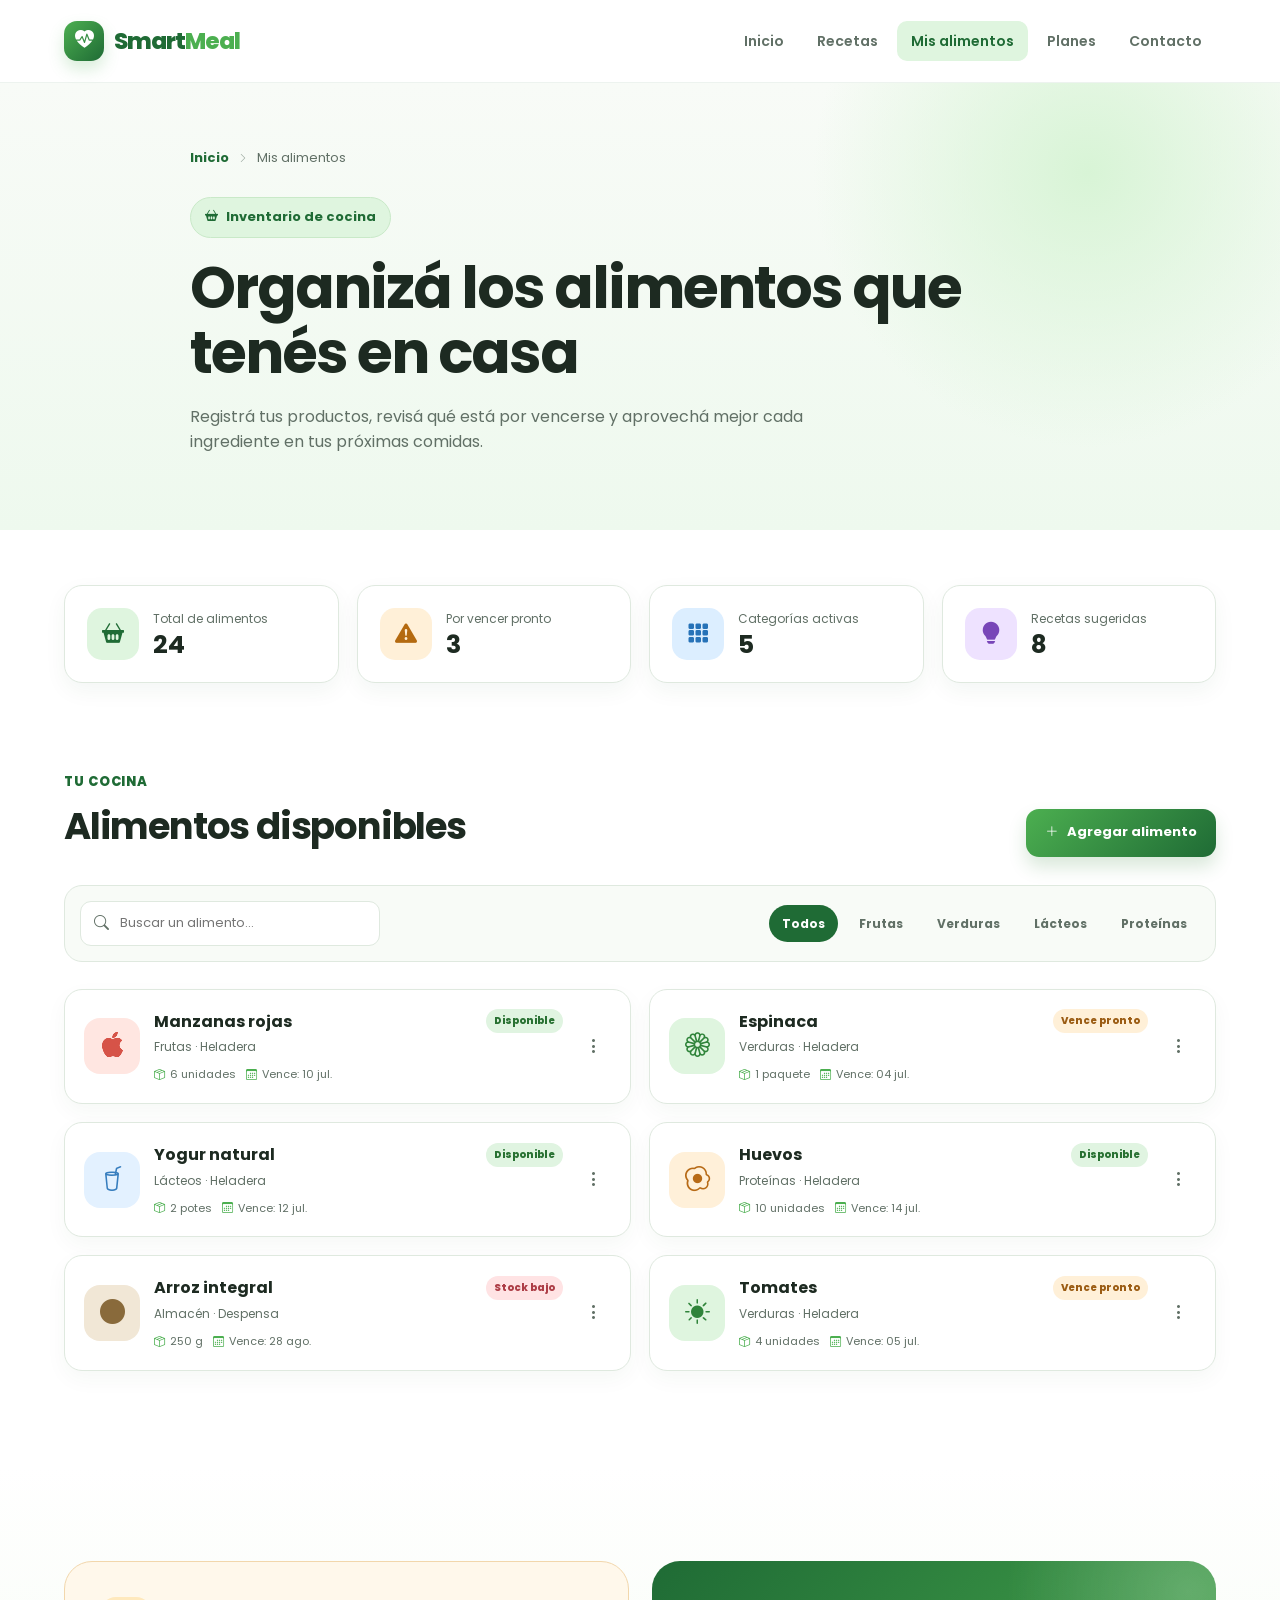
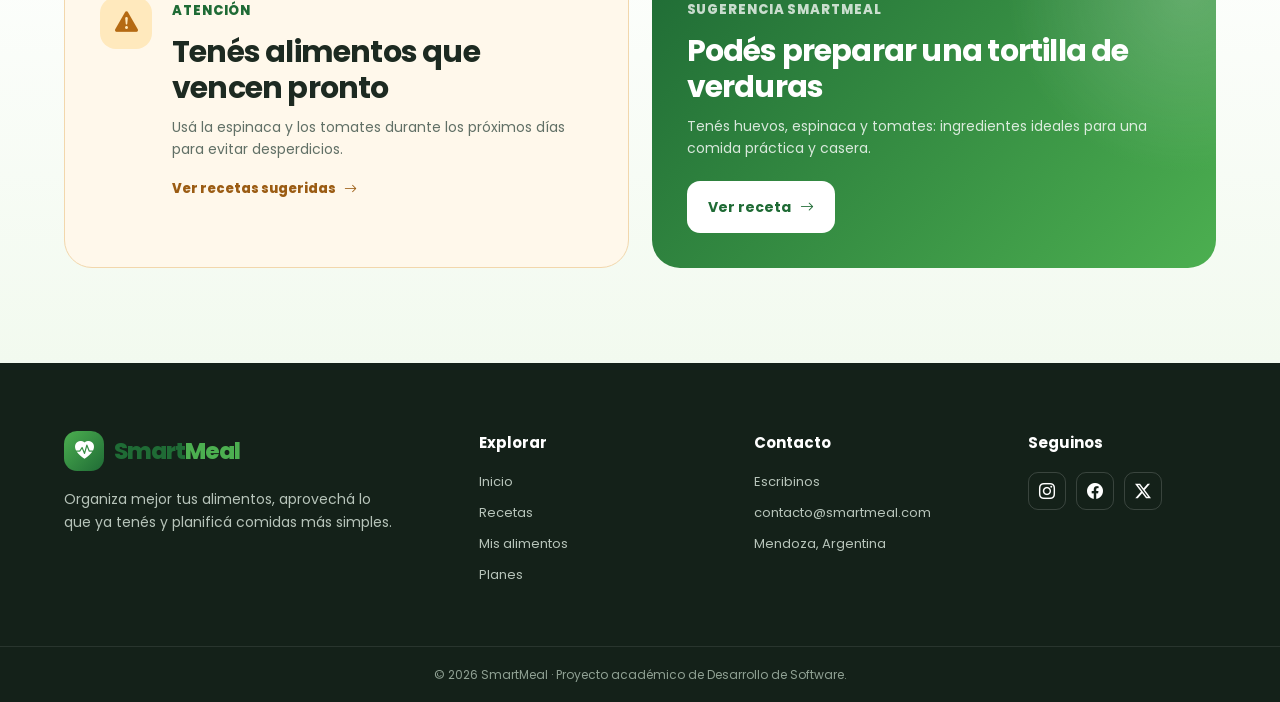
==== pages/alimentos.html @ f691a0be "Initial commit" ====
<!DOCTYPE html>
<html lang="es">

<head>
    <meta charset="UTF-8">
    <meta name="author" content="Laureano Reynoso Ceccarini">
    <meta name="description"
        content="Inventario ficticio de alimentos disponibles en SmartMeal.">
    <meta name="viewport" content="width=device-width, initial-scale=1.0">

    <title>SmartMeal | Mis alimentos</title>

    <!-- Tipografía -->
    <link rel="preconnect" href="https://fonts.googleapis.com">
    <link rel="preconnect" href="https://fonts.gstatic.com" crossorigin>

    <link
        href="https://fonts.googleapis.com/css2?family=Poppins:wght@300;400;500;600;700;800&display=swap"
        rel="stylesheet">

    <!-- Íconos -->
    <link rel="stylesheet"
        href="https://cdn.jsdelivr.net/npm/bootstrap-icons@1.11.3/font/bootstrap-icons.min.css">

    <!-- CSS -->
    <link rel="stylesheet" href="../css/style.css">
</head>

<body>

    <a class="skip-link" href="#contenido-principal">
        Ir al contenido principal
    </a>

    <!-- ================= HEADER ================= -->

    <header class="site-header">

        <div class="contenedor">

            <nav class="navbar" aria-label="Menú principal">

                <a href="../index.html" class="marca" aria-label="SmartMeal - Inicio">

                    <span class="marca-icono">
                        <i class="bi bi-heart-pulse-fill"></i>
                    </span>

                    <span class="marca-texto">
                        Smart<span>Meal</span>
                    </span>

                </a>

                <button class="menu-toggle" type="button" aria-label="Abrir menú"
                    aria-controls="menu-principal" aria-expanded="false">

                    <i class="bi bi-list"></i>

                </button>

                <ul class="nav-links" id="menu-principal">

                    <li><a href="../index.html">Inicio</a></li>
                    <li><a href="recetas.html">Recetas</a></li>
                    <li><a class="nav-activo" href="alimentos.html">Mis alimentos</a></li>
                    <li><a href="planes.html">Planes</a></li>
                    <li><a href="contacto.html">Contacto</a></li>

                </ul>

            </nav>

        </div>

    </header>

    <!-- ================= CONTENIDO ================= -->

    <main id="contenido-principal">

        <!-- ENCABEZADO -->

        <section class="encabezado-pagina">

            <div class="contenedor">

                <nav class="migas-pan" aria-label="Ruta de navegación">

                    <a href="../index.html">Inicio</a>

                    <i class="bi bi-chevron-right"></i>

                    <span>Mis alimentos</span>

                </nav>

                <span class="etiqueta">
                    <i class="bi bi-basket2-fill"></i>
                    Inventario de cocina
                </span>

                <h1>
                    Organizá los alimentos que tenés en casa
                </h1>

                <p>
                    Registrá tus productos, revisá qué está por vencerse y
                    aprovechá mejor cada ingrediente en tus próximas comidas.
                </p>

            </div>

        </section>

        <!-- RESUMEN -->

        <section class="seccion resumen-inventario">

            <div class="contenedor">

                <div class="grid-resumen">

                    <article class="tarjeta-resumen">

                        <div class="resumen-icono resumen-verde">

                            <i class="bi bi-basket2-fill"></i>

                        </div>

                        <div>

                            <span>Total de alimentos</span>

                            <strong>24</strong>

                        </div>

                    </article>

                    <article class="tarjeta-resumen">

                        <div class="resumen-icono resumen-naranja">

                            <i class="bi bi-exclamation-triangle-fill"></i>

                        </div>

                        <div>

                            <span>Por vencer pronto</span>

                            <strong>3</strong>

                        </div>

                    </article>

                    <article class="tarjeta-resumen">

                        <div class="resumen-icono resumen-azul">

                            <i class="bi bi-grid-3x3-gap-fill"></i>

                        </div>

                        <div>

                            <span>Categorías activas</span>

                            <strong>5</strong>

                        </div>

                    </article>

                    <article class="tarjeta-resumen">

                        <div class="resumen-icono resumen-violeta">

                            <i class="bi bi-lightbulb-fill"></i>

                        </div>

                        <div>

                            <span>Recetas sugeridas</span>

                            <strong>8</strong>

                        </div>

                    </article>

                </div>

            </div>

        </section>

        <!-- INVENTARIO -->

        <section class="seccion inventario">

            <div class="contenedor">

                <div class="cabecera-inventario">

                    <div>

                        <span class="subtitulo-seccion">
                            Tu cocina
                        </span>

                        <h2>Alimentos disponibles</h2>

                    </div>

                    <button class="boton-agregar" type="button">

                        <i class="bi bi-plus-lg"></i>

                        Agregar alimento

                    </button>

                </div>

                <div class="barra-inventario">

                    <div class="buscador-inventario">

                        <i class="bi bi-search"></i>

                        <input
                            type="search"
                            name="buscar-alimento"
                            placeholder="Buscar un alimento..."
                            aria-label="Buscar un alimento"
                        >

                    </div>

                    <div class="filtros-categoria">

                        <button class="filtro-activo" type="button">
                            Todos
                        </button>

                        <button type="button">
                            Frutas
                        </button>

                        <button type="button">
                            Verduras
                        </button>

                        <button type="button">
                            Lácteos
                        </button>

                        <button type="button">
                            Proteínas
                        </button>

                    </div>

                </div>

                <div class="grid-alimentos">

                    <!-- ALIMENTO 1 -->

                    <article class="card-alimento">

                        <div class="alimento-icono alimento-fruta">

                            <i class="bi bi-apple"></i>

                        </div>

                        <div class="alimento-info">

                            <div class="alimento-titulo">

                                <h3>Manzanas rojas</h3>

                                <span class="estado-bueno">
                                    Disponible
                                </span>

                            </div>

                            <p>Frutas · Heladera</p>

                            <div class="alimento-detalles">

                                <span>
                                    <i class="bi bi-box-seam"></i>
                                    6 unidades
                                </span>

                                <span>
                                    <i class="bi bi-calendar3"></i>
                                    Vence: 10 jul.
                                </span>

                            </div>

                        </div>

                        <button class="boton-opciones" type="button"
                            aria-label="Opciones de manzanas rojas">

                            <i class="bi bi-three-dots-vertical"></i>

                        </button>

                    </article>

                    <!-- ALIMENTO 2 -->

                    <article class="card-alimento">

                        <div class="alimento-icono alimento-verdura">

                            <i class="bi bi-flower1"></i>

                        </div>

                        <div class="alimento-info">

                            <div class="alimento-titulo">

                                <h3>Espinaca</h3>

                                <span class="estado-pronto">
                                    Vence pronto
                                </span>

                            </div>

                            <p>Verduras · Heladera</p>

                            <div class="alimento-detalles">

                                <span>
                                    <i class="bi bi-box-seam"></i>
                                    1 paquete
                                </span>

                                <span>
                                    <i class="bi bi-calendar3"></i>
                                    Vence: 04 jul.
                                </span>

                            </div>

                        </div>

                        <button class="boton-opciones" type="button"
                            aria-label="Opciones de espinaca">

                            <i class="bi bi-three-dots-vertical"></i>

                        </button>

                    </article>

                    <!-- ALIMENTO 3 -->

                    <article class="card-alimento">

                        <div class="alimento-icono alimento-lacteo">

                            <i class="bi bi-cup-straw"></i>

                        </div>

                        <div class="alimento-info">

                            <div class="alimento-titulo">

                                <h3>Yogur natural</h3>

                                <span class="estado-bueno">
                                    Disponible
                                </span>

                            </div>

                            <p>Lácteos · Heladera</p>

                            <div class="alimento-detalles">

                                <span>
                                    <i class="bi bi-box-seam"></i>
                                    2 potes
                                </span>

                                <span>
                                    <i class="bi bi-calendar3"></i>
                                    Vence: 12 jul.
                                </span>

                            </div>

                        </div>

                        <button class="boton-opciones" type="button"
                            aria-label="Opciones de yogur natural">

                            <i class="bi bi-three-dots-vertical"></i>

                        </button>

                    </article>

                    <!-- ALIMENTO 4 -->

                    <article class="card-alimento">

                        <div class="alimento-icono alimento-proteina">

                            <i class="bi bi-egg-fried"></i>

                        </div>

                        <div class="alimento-info">

                            <div class="alimento-titulo">

                                <h3>Huevos</h3>

                                <span class="estado-bueno">
                                    Disponible
                                </span>

                            </div>

                            <p>Proteínas · Heladera</p>

                            <div class="alimento-detalles">

                                <span>
                                    <i class="bi bi-box-seam"></i>
                                    10 unidades
                                </span>

                                <span>
                                    <i class="bi bi-calendar3"></i>
                                    Vence: 14 jul.
                                </span>

                            </div>

                        </div>

                        <button class="boton-opciones" type="button"
                            aria-label="Opciones de huevos">

                            <i class="bi bi-three-dots-vertical"></i>

                        </button>

                    </article>

                    <!-- ALIMENTO 5 -->

                    <article class="card-alimento">

                        <div class="alimento-icono alimento-grano">

                            <i class="bi bi-circle-fill"></i>

                        </div>

                        <div class="alimento-info">

                            <div class="alimento-titulo">

                                <h3>Arroz integral</h3>

                                <span class="estado-bajo">
                                    Stock bajo
                                </span>

                            </div>

                            <p>Almacén · Despensa</p>

                            <div class="alimento-detalles">

                                <span>
                                    <i class="bi bi-box-seam"></i>
                                    250 g
                                </span>

                                <span>
                                    <i class="bi bi-calendar3"></i>
                                    Vence: 28 ago.
                                </span>

                            </div>

                        </div>

                        <button class="boton-opciones" type="button"
                            aria-label="Opciones de arroz integral">

                            <i class="bi bi-three-dots-vertical"></i>

                        </button>

                    </article>

                    <!-- ALIMENTO 6 -->

                    <article class="card-alimento">

                        <div class="alimento-icono alimento-verdura">

                            <i class="bi bi-brightness-high-fill"></i>

                        </div>

                        <div class="alimento-info">

                            <div class="alimento-titulo">

                                <h3>Tomates</h3>

                                <span class="estado-pronto">
                                    Vence pronto
                                </span>

                            </div>

                            <p>Verduras · Heladera</p>

                            <div class="alimento-detalles">

                                <span>
                                    <i class="bi bi-box-seam"></i>
                                    4 unidades
                                </span>

                                <span>
                                    <i class="bi bi-calendar3"></i>
                                    Vence: 05 jul.
                                </span>

                            </div>

                        </div>

                        <button class="boton-opciones" type="button"
                            aria-label="Opciones de tomates">

                            <i class="bi bi-three-dots-vertical"></i>

                        </button>

                    </article>

                </div>

            </div>

        </section>

        <!-- ALERTAS Y RECETAS -->

        <section class="seccion seccion-alertas">

            <div class="contenedor grid-alertas">

                <article class="alerta-vencimiento">

                    <div class="alerta-icono">

                        <i class="bi bi-exclamation-triangle-fill"></i>

                    </div>

                    <div>

                        <span class="subtitulo-seccion">
                            Atención
                        </span>

                        <h2>Tenés alimentos que vencen pronto</h2>

                        <p>
                            Usá la espinaca y los tomates durante los próximos
                            días para evitar desperdicios.
                        </p>

                        <a href="recetas.html#ensalada-completa">
                            Ver recetas sugeridas
                            <i class="bi bi-arrow-right"></i>
                        </a>

                    </div>

                </article>

                <article class="sugerencia-receta">

                    <span class="subtitulo-seccion">
                        Sugerencia SmartMeal
                    </span>

                    <h2>Podés preparar una tortilla de verduras</h2>

                    <p>
                        Tenés huevos, espinaca y tomates: ingredientes ideales
                        para una comida práctica y casera.
                    </p>

                    <a href="recetas.html#tortilla-verduras" class="boton boton-principal">

                        Ver receta
                        <i class="bi bi-arrow-right"></i>

                    </a>

                </article>

            </div>

        </section>

    </main>

    <!-- ================= FOOTER ================= -->

    <footer class="site-footer">

        <div class="contenedor footer-grid">

            <div class="footer-marca">

                <a href="../index.html" class="marca">

                    <span class="marca-icono">
                        <i class="bi bi-heart-pulse-fill"></i>
                    </span>

                    <span class="marca-texto">
                        Smart<span>Meal</span>
                    </span>

                </a>

                <p>
                    Organiza mejor tus alimentos, aprovechá lo que ya tenés
                    y planificá comidas más simples.
                </p>

            </div>

            <div class="footer-columna">

                <h3>Explorar</h3>

                <ul>
                    <li><a href="../index.html">Inicio</a></li>
                    <li><a href="recetas.html">Recetas</a></li>
                    <li><a href="alimentos.html">Mis alimentos</a></li>
                    <li><a href="planes.html">Planes</a></li>
                </ul>

            </div>

            <div class="footer-columna">

                <h3>Contacto</h3>

                <ul>
                    <li><a href="contacto.html">Escribinos</a></li>
                    <li>
                        <a href="mailto:contacto@smartmeal.com">
                            contacto@smartmeal.com
                        </a>
                    </li>
                    <li>Mendoza, Argentina</li>
                </ul>

            </div>

            <div class="footer-columna">

                <h3>Seguinos</h3>

                <div class="redes-sociales">

                    <a href="#" aria-label="Instagram">
                        <i class="bi bi-instagram"></i>
                    </a>

                    <a href="#" aria-label="Facebook">
                        <i class="bi bi-facebook"></i>
                    </a>

                    <a href="#" aria-label="Twitter">
                        <i class="bi bi-twitter-x"></i>
                    </a>

                </div>

            </div>

        </div>

        <div class="footer-inferior">

            <p>
                © 2026 SmartMeal · Proyecto académico de Desarrollo de Software.
            </p>

        </div>

    </footer>

    <script src="../js/script.js"></script>

</body>

</html>
---- css/style.css ----
/* ==========================================================
   SMARTMEAL - HOJA DE ESTILOS PRINCIPAL
   Autor: Laureano Reynoso Ceccarini
========================================================== */

/* =========================
   VARIABLES GENERALES
========================= */

:root {
    --verde-principal: #4caf50;
    --verde-oscuro: #1f6b35;
    --verde-medio: #319844;
    --verde-claro: #dff5df;
    --verde-fondo: #f2faef;

    --blanco: #ffffff;
    --fondo: #f8fbf7;
    --texto: #1d2a21;
    --texto-suave: #617066;
    --borde: #dfe9df;

    --sombra-suave: 0 10px 30px rgba(28, 77, 38, 0.08);
    --sombra-media: 0 18px 40px rgba(28, 77, 38, 0.14);

    --radio-grande: 28px;
    --radio-medio: 18px;
    --radio-chico: 12px;

    --transicion: 0.3s ease;
}

/* =========================
   RESET Y ESTILOS BASE
========================= */

* {
    margin: 0;
    padding: 0;
    box-sizing: border-box;
}

html {
    scroll-behavior: smooth;
}

body {
    background: var(--fondo);
    color: var(--texto);
    font-family: "Poppins", sans-serif;
    line-height: 1.6;
}

img {
    display: block;
    max-width: 100%;
}

a {
    color: inherit;
}

button,
input,
select,
textarea {
    font: inherit;
}

/* Contenedor reutilizable */

.contenedor {
    width: min(90%, 1200px);
    margin: 0 auto;
}

/* Accesibilidad */

.skip-link {
    position: absolute;
    top: -100px;
    left: 20px;
    z-index: 5000;
    background: var(--verde-oscuro);
    color: var(--blanco);
    padding: 12px 18px;
    border-radius: 8px;
    text-decoration: none;
}

.skip-link:focus {
    top: 20px;
}

/* =========================
   HEADER Y NAVEGACIÓN
========================= */

.site-header {
    position: sticky;
    top: 0;
    z-index: 1000;
    background: rgba(255, 255, 255, 0.92);
    border-bottom: 1px solid rgba(31, 107, 53, 0.08);
    backdrop-filter: blur(12px);
}

.navbar {
    position: relative;
    min-height: 82px;
    display: flex;
    align-items: center;
    justify-content: space-between;
    gap: 25px;
}

/* Marca SmartMeal */

.marca {
    display: inline-flex;
    align-items: center;
    gap: 10px;
    text-decoration: none;
}

.marca-icono {
    width: 40px;
    height: 40px;
    display: grid;
    place-items: center;
    background: linear-gradient(
        135deg,
        var(--verde-principal),
        var(--verde-oscuro)
    );
    color: var(--blanco);
    border-radius: 13px;
    font-size: 19px;
    box-shadow: 0 8px 16px rgba(76, 175, 80, 0.22);
}

.marca-texto {
    color: var(--verde-oscuro);
    font-size: 23px;
    font-weight: 800;
    letter-spacing: -1px;
}

.marca-texto span {
    color: var(--verde-principal);
}

/* Enlaces del menú */

.nav-links {
    display: flex;
    align-items: center;
    gap: 5px;
    list-style: none;
}

.nav-links a {
    display: inline-block;
    padding: 9px 14px;
    border-radius: 10px;
    color: var(--texto-suave);
    font-size: 14px;
    font-weight: 600;
    text-decoration: none;
    transition: var(--transicion);
}

.nav-links a:hover,
.nav-links a:focus {
    background: var(--verde-claro);
    color: var(--verde-oscuro);
}

.nav-links .nav-activo {
    background: var(--verde-claro);
    color: var(--verde-oscuro);
}

/* Botón hamburguesa */

.menu-toggle {
    display: none;
    width: 44px;
    height: 44px;
    border: 1px solid var(--borde);
    border-radius: 12px;
    background: var(--blanco);
    color: var(--verde-oscuro);
    cursor: pointer;
    font-size: 23px;
    transition: var(--transicion);
}

.menu-toggle:hover {
    background: var(--verde-claro);
}

/* =========================
   HERO
========================= */

.hero {
    position: relative;
    overflow: hidden;
    padding: 74px 0 95px;
    background:
        radial-gradient(circle at 85% 20%, #d8f4d6 0%, transparent 25%),
        radial-gradient(circle at 15% 90%, #e8f8e5 0%, transparent 28%);
}

.hero-contenido {
    display: grid;
    grid-template-columns: 1.05fr 0.95fr;
    align-items: center;
    gap: 70px;
}

.hero-texto {
    animation: aparecer-arriba 0.8s ease both;
}

.etiqueta {
    display: inline-flex;
    align-items: center;
    gap: 8px;
    padding: 9px 14px;
    border: 1px solid #c9e9c8;
    border-radius: 999px;
    background: var(--verde-claro);
    color: var(--verde-oscuro);
    font-size: 13px;
    font-weight: 700;
}

.hero h1 {
    max-width: 670px;
    margin: 18px 0 20px;
    color: var(--texto);
    font-size: clamp(42px, 5vw, 68px);
    line-height: 1.08;
    letter-spacing: -2.5px;
}

.hero h1 span {
    color: var(--verde-principal);
}

.hero-texto > p {
    max-width: 620px;
    color: var(--texto-suave);
    font-size: 17px;
}

.hero-botones {
    display: flex;
    flex-wrap: wrap;
    gap: 14px;
    margin-top: 30px;
}

/* Botones reutilizables */

.boton {
    display: inline-flex;
    align-items: center;
    justify-content: center;
    gap: 9px;
    min-height: 52px;
    padding: 14px 21px;
    border-radius: 13px;
    font-size: 14px;
    font-weight: 700;
    text-decoration: none;
    transition: var(--transicion);
}

.boton-principal {
    background: linear-gradient(
        135deg,
        var(--verde-principal),
        var(--verde-oscuro)
    );
    color: var(--blanco);
    box-shadow: 0 12px 20px rgba(46, 125, 50, 0.22);
}

.boton-principal:hover {
    transform: translateY(-4px);
    box-shadow: 0 17px 25px rgba(46, 125, 50, 0.3);
}

.boton-secundario {
    border: 1px solid var(--borde);
    background: var(--blanco);
    color: var(--verde-oscuro);
}

.boton-secundario:hover {
    border-color: var(--verde-principal);
    background: var(--verde-claro);
    transform: translateY(-4px);
}

.hero-nota {
    display: flex;
    align-items: center;
    gap: 8px;
    margin-top: 22px;
    color: var(--texto-suave);
    font-size: 13px;
}

.hero-nota i {
    color: var(--verde-principal);
}

/* Visual del hero */

.hero-visual {
    position: relative;
    min-height: 440px;
    display: flex;
    align-items: center;
    justify-content: center;
    animation: aparecer-arriba 1s ease both;
}

.logo-panel {
    width: min(100%, 455px);
    padding: 20px;
    overflow: hidden;
    border: 1px solid rgba(76, 175, 80, 0.15);
    border-radius: var(--radio-grande);
    background: var(--blanco);
    box-shadow: var(--sombra-media);
}

.logo-panel img {
    width: 100%;
    border-radius: 18px;
    animation: flotar 4s ease-in-out infinite;
}

/* Tarjetas flotantes */

.tarjeta-flotante {
    position: absolute;
    display: flex;
    align-items: center;
    gap: 11px;
    padding: 13px 16px;
    border: 1px solid rgba(76, 175, 80, 0.16);
    border-radius: 15px;
    background: rgba(255, 255, 255, 0.94);
    box-shadow: var(--sombra-suave);
    backdrop-filter: blur(7px);
}

.tarjeta-flotante i {
    width: 37px;
    height: 37px;
    display: grid;
    place-items: center;
    border-radius: 11px;
    background: var(--verde-claro);
    color: var(--verde-oscuro);
    font-size: 17px;
}

.tarjeta-flotante strong,
.tarjeta-flotante span {
    display: block;
}

.tarjeta-flotante strong {
    color: var(--texto);
    font-size: 13px;
}

.tarjeta-flotante span {
    color: var(--texto-suave);
    font-size: 11px;
}

.tarjeta-recetas {
    top: 35px;
    left: -30px;
    animation: flotar 4.5s ease-in-out infinite;
}

.tarjeta-plan {
    right: -20px;
    bottom: 44px;
    animation: flotar 5s ease-in-out infinite reverse;
}

/* =========================
   SECCIONES GENERALES
========================= */

.seccion {
    padding: 95px 0;
}

.encabezado-seccion {
    max-width: 720px;
    margin: 0 auto 48px;
    text-align: center;
}

.subtitulo-seccion {
    display: inline-block;
    margin-bottom: 12px;
    color: var(--verde-oscuro);
    font-size: 13px;
    font-weight: 800;
    letter-spacing: 0.9px;
    text-transform: uppercase;
}

.encabezado-seccion h2,
.cta-final h2 {
    color: var(--texto);
    font-size: clamp(30px, 3.5vw, 44px);
    line-height: 1.18;
    letter-spacing: -1.5px;
}

.encabezado-seccion p {
    margin-top: 17px;
    color: var(--texto-suave);
    font-size: 16px;
}

/* =========================
   FUNCIONES
========================= */

.funciones {
    background: var(--blanco);
}

.grid-funciones {
    display: grid;
    grid-template-columns: repeat(3, 1fr);
    gap: 22px;
}

.card-funcion {
    min-height: 292px;
    padding: 29px;
    border: 1px solid var(--borde);
    border-radius: var(--radio-medio);
    background: var(--blanco);
    box-shadow: 0 8px 22px rgba(28, 77, 38, 0.04);
    transition: var(--transicion);
}

.card-funcion:hover {
    border-color: #b9e4ba;
    transform: translateY(-8px);
    box-shadow: var(--sombra-media);
}

.icono-funcion {
    width: 55px;
    height: 55px;
    display: grid;
    place-items: center;
    margin-bottom: 23px;
    border-radius: 16px;
    background: linear-gradient(
        135deg,
        var(--verde-claro),
        #c9efcb
    );
    color: var(--verde-oscuro);
    font-size: 24px;
}

.card-funcion h3 {
    margin-bottom: 11px;
    color: var(--texto);
    font-size: 20px;
}

.card-funcion p {
    min-height: 76px;
    color: var(--texto-suave);
    font-size: 14px;
}

.card-funcion a {
    display: inline-flex;
    align-items: center;
    gap: 7px;
    margin-top: 18px;
    color: var(--verde-oscuro);
    font-size: 14px;
    font-weight: 800;
    text-decoration: none;
    transition: var(--transicion);
}

.card-funcion a:hover {
    gap: 12px;
    color: var(--verde-principal);
}

/* =========================
   CÓMO FUNCIONA
========================= */

.como-funciona {
    background: linear-gradient(
        180deg,
        var(--fondo),
        var(--verde-fondo)
    );
}

.lista-pasos {
    display: grid;
    grid-template-columns: repeat(3, 1fr);
    gap: 23px;
    list-style: none;
}

.paso {
    position: relative;
    padding: 28px;
    overflow: hidden;
    border-radius: var(--radio-medio);
    background: var(--blanco);
    box-shadow: var(--sombra-suave);
}

.paso::after {
    position: absolute;
    right: -24px;
    bottom: -45px;
    color: rgba(76, 175, 80, 0.08);
    content: "●";
    font-size: 180px;
}

.numero-paso {
    display: inline-block;
    margin-bottom: 26px;
    color: var(--verde-principal);
    font-size: 36px;
    font-weight: 800;
    line-height: 1;
}

.contenido-paso {
    position: relative;
    z-index: 1;
}

.contenido-paso h3 {
    margin-bottom: 11px;
    color: var(--texto);
    font-size: 19px;
}

.contenido-paso p {
    color: var(--texto-suave);
    font-size: 14px;
}

/* =========================
   ESTADÍSTICAS
========================= */

.estadisticas {
    padding: 65px 0;
    background: linear-gradient(
        135deg,
        var(--verde-oscuro),
        var(--verde-principal)
    );
}

.grid-estadisticas {
    display: grid;
    grid-template-columns: repeat(4, 1fr);
    gap: 18px;
}

.dato-estadistica {
    padding: 15px;
    text-align: center;
    color: var(--blanco);
}

.dato-estadistica strong,
.dato-estadistica span {
    display: block;
}

.dato-estadistica strong {
    font-size: clamp(32px, 4vw, 46px);
    font-weight: 800;
    line-height: 1;
}

.dato-estadistica span {
    margin-top: 10px;
    color: rgba(255, 255, 255, 0.82);
    font-size: 13px;
    font-weight: 500;
}

/* =========================
   CTA FINAL
========================= */

.cta-final {
    display: flex;
    align-items: center;
    justify-content: space-between;
    gap: 35px;
    padding: 54px;
    overflow: hidden;
    border-radius: var(--radio-grande);
    background:
        radial-gradient(circle at 92% 10%, rgba(255, 255, 255, 0.21), transparent 26%),
        linear-gradient(135deg, var(--verde-oscuro), var(--verde-principal));
    color: var(--blanco);
}

.cta-final .subtitulo-seccion {
    color: rgba(255, 255, 255, 0.75);
}

.cta-final h2 {
    max-width: 600px;
    color: var(--blanco);
}

.cta-final p {
    max-width: 600px;
    margin-top: 14px;
    color: rgba(255, 255, 255, 0.83);
}

.cta-final .boton-principal {
    flex-shrink: 0;
    background: var(--blanco);
    color: var(--verde-oscuro);
    box-shadow: none;
}

.cta-final .boton-principal:hover {
    background: var(--verde-claro);
}

/* =========================
   FOOTER
========================= */

.site-footer {
    padding-top: 68px;
    background: #142119;
    color: var(--blanco);
}

.footer-grid {
    display: grid;
    grid-template-columns: 1.6fr 1fr 1fr 0.8fr;
    gap: 40px;
    padding-bottom: 50px;
}

.site-footer .marca-icono {
    box-shadow: none;
}

.footer-marca p {
    max-width: 330px;
    margin-top: 17px;
    color: #b7c4ba;
    font-size: 14px;
}

.footer-columna h3 {
    margin-bottom: 17px;
    color: var(--blanco);
    font-size: 15px;
}

.footer-columna ul {
    list-style: none;
}

.footer-columna li {
    margin-bottom: 10px;
    color: #b7c4ba;
    font-size: 13px;
}

.footer-columna a {
    color: #b7c4ba;
    text-decoration: none;
    transition: var(--transicion);
}

.footer-columna a:hover {
    color: #91df97;
}

.redes-sociales {
    display: flex;
    gap: 10px;
}

.redes-sociales a {
    width: 38px;
    height: 38px;
    display: grid;
    place-items: center;
    border: 1px solid rgba(255, 255, 255, 0.16);
    border-radius: 10px;
    color: var(--blanco);
    font-size: 16px;
}

.redes-sociales a:hover {
    border-color: var(--verde-principal);
    background: var(--verde-principal);
    color: var(--blanco);
}

.footer-inferior {
    padding: 18px;
    border-top: 1px solid rgba(255, 255, 255, 0.09);
    color: #8fa093;
    text-align: center;
    font-size: 12px;
}

/* =========================
   ANIMACIONES
========================= */

@keyframes aparecer-arriba {
    from {
        opacity: 0;
        transform: translateY(24px);
    }

    to {
        opacity: 1;
        transform: translateY(0);
    }
}

@keyframes flotar {
    0%,
    100% {
        transform: translateY(0);
    }

    50% {
        transform: translateY(-12px);
    }
}

/* =========================
   RESPONSIVE - TABLET
========================= */

@media (max-width: 1020px) {
    .hero-contenido {
        gap: 38px;
    }

    .hero-visual {
        min-height: 360px;
    }

    .tarjeta-recetas {
        left: -10px;
    }

    .tarjeta-plan {
        right: -8px;
    }

    .grid-funciones,
    .lista-pasos {
        grid-template-columns: 1fr;
        max-width: 620px;
        margin: 0 auto;
    }

    .card-funcion {
        min-height: auto;
    }

    .card-funcion p {
        min-height: auto;
    }

    .footer-grid {
        grid-template-columns: repeat(2, 1fr);
    }

    .grid-estadisticas {
        grid-template-columns: repeat(2, 1fr);
    }
}

/* =========================
   RESPONSIVE - CELULAR
========================= */

@media (max-width: 760px) {
    .navbar {
        min-height: 72px;
    }

    .menu-toggle {
        display: grid;
        place-items: center;
    }

    .nav-links {
        position: absolute;
        top: calc(100% + 10px);
        right: 0;
        left: 0;
        display: none;
        flex-direction: column;
        align-items: stretch;
        gap: 4px;
        padding: 12px;
        border: 1px solid var(--borde);
        border-radius: 16px;
        background: var(--blanco);
        box-shadow: var(--sombra-media);
    }

    .nav-links.abierto {
        display: flex;
    }

    .nav-links a {
        width: 100%;
        padding: 12px;
    }

    .hero {
        padding: 58px 0 70px;
    }

    .hero-contenido {
        grid-template-columns: 1fr;
        text-align: center;
    }

    .hero-texto > p {
        margin-right: auto;
        margin-left: auto;
    }

    .hero-botones {
        justify-content: center;
    }

    .hero-nota {
        justify-content: center;
    }

    .hero-visual {
        min-height: auto;
        padding: 10px 10px 45px;
    }

    .logo-panel {
        max-width: 410px;
    }

    .tarjeta-recetas {
        top: 0;
        left: 0;
    }

    .tarjeta-plan {
        right: 0;
        bottom: 0;
    }

    .seccion {
        padding: 70px 0;
    }

    .cta-final {
        flex-direction: column;
        align-items: flex-start;
        padding: 35px 28px;
    }
}

@media (max-width: 520px) {
    .contenedor {
        width: min(92%, 1200px);
    }

    .marca-texto {
        font-size: 20px;
    }

    .marca-icono {
        width: 36px;
        height: 36px;
        border-radius: 11px;
        font-size: 16px;
    }

    .hero h1 {
        font-size: 41px;
        letter-spacing: -1.8px;
    }

    .hero-texto > p {
        font-size: 15px;
    }

    .boton {
        width: 100%;
    }

    .tarjeta-flotante {
        padding: 10px 11px;
    }

    .tarjeta-flotante i {
        width: 32px;
        height: 32px;
        font-size: 14px;
    }

    .tarjeta-flotante strong {
        font-size: 11px;
    }

    .tarjeta-flotante span {
        font-size: 9px;
    }

    .encabezado-seccion {
        margin-bottom: 35px;
    }

    .cta-final {
        padding: 30px 22px;
    }

    .footer-grid {
        grid-template-columns: 1fr;
        gap: 30px;
    }

    .grid-estadisticas {
        grid-template-columns: 1fr 1fr;
        gap: 8px;
    }
}

/* Reduce las animaciones si el usuario lo configuró en su dispositivo */

@media (prefers-reduced-motion: reduce) {
    *,
    *::before,
    *::after {
        scroll-behavior: auto !important;
        animation-duration: 0.01ms !important;
        animation-iteration-count: 1 !important;
        transition-duration: 0.01ms !important;
    }
}


/* ==========================================================
   PÁGINA RECETAS
========================================================== */

/* =========================
   ENCABEZADO DE PÁGINA
========================= */

.encabezado-pagina {
    padding: 65px 0 75px;
    background:
        radial-gradient(circle at 85% 20%, #d8f4d6 0%, transparent 24%),
        linear-gradient(180deg, #f8fbf7, #eef9ee);
}

.encabezado-pagina .contenedor {
    max-width: 900px;
}

.migas-pan {
    display: flex;
    align-items: center;
    gap: 9px;
    margin-bottom: 28px;
    color: var(--texto-suave);
    font-size: 13px;
}

.migas-pan a {
    color: var(--verde-oscuro);
    font-weight: 700;
    text-decoration: none;
    transition: var(--transicion);
}

.migas-pan a:hover {
    color: var(--verde-principal);
    text-decoration: underline;
}

.migas-pan i {
    color: #9aa89e;
    font-size: 10px;
}

.encabezado-pagina h1 {
    max-width: 780px;
    margin: 18px 0;
    color: var(--texto);
    font-size: clamp(36px, 5vw, 58px);
    line-height: 1.12;
    letter-spacing: -2px;
}

.encabezado-pagina p {
    max-width: 650px;
    color: var(--texto-suave);
    font-size: 16px;
}

/* =========================
   ESTRUCTURA DE RECETAS
========================= */

.explorador-recetas {
    background: var(--blanco);
}

.layout-recetas {
    display: grid;
    grid-template-columns: 270px 1fr;
    align-items: start;
    gap: 35px;
}

/* =========================
   PANEL DE FILTROS
========================= */

.panel-filtros {
    position: sticky;
    top: 105px;
    padding: 24px;
    border: 1px solid var(--borde);
    border-radius: var(--radio-medio);
    background: var(--fondo);
}

.titulo-filtros {
    display: flex;
    align-items: center;
    gap: 10px;
    margin-bottom: 24px;
}

.titulo-filtros i {
    color: var(--verde-principal);
    font-size: 20px;
}

.titulo-filtros h2 {
    color: var(--texto);
    font-size: 18px;
}

.campo-filtro {
    margin-bottom: 20px;
}

.campo-filtro label {
    display: block;
    margin-bottom: 8px;
    color: var(--texto);
    font-size: 13px;
    font-weight: 700;
}

.input-icono {
    position: relative;
}

.input-icono i {
    position: absolute;
    top: 50%;
    left: 13px;
    color: var(--texto-suave);
    font-size: 15px;
    pointer-events: none;
    transform: translateY(-50%);
}

.campo-filtro input,
.campo-filtro select {
    width: 100%;
    min-height: 45px;
    border: 1px solid var(--borde);
    border-radius: 11px;
    outline: none;
    background: var(--blanco);
    color: var(--texto);
    font-size: 13px;
    transition: var(--transicion);
}

.campo-filtro input {
    padding: 0 12px 0 38px;
}

.campo-filtro select {
    padding: 0 12px;
    cursor: pointer;
}

.campo-filtro input:hover,
.campo-filtro select:hover {
    border-color: var(--verde-principal);
}

.campo-filtro input:focus,
.campo-filtro select:focus {
    border-color: var(--verde-principal);
    box-shadow: 0 0 0 4px rgba(76, 175, 80, 0.14);
}

.check-filtro {
    display: flex;
    align-items: flex-start;
    gap: 9px;
    margin: 5px 0 20px;
    color: var(--texto-suave);
    font-size: 13px;
    cursor: pointer;
}

.check-filtro input {
    width: 16px;
    height: 16px;
    margin-top: 2px;
    accent-color: var(--verde-principal);
    cursor: pointer;
}

.boton-limpiar {
    display: inline-flex;
    align-items: center;
    gap: 8px;
    border: none;
    background: transparent;
    color: var(--verde-oscuro);
    font-size: 13px;
    font-weight: 700;
    cursor: pointer;
    transition: var(--transicion);
}

.boton-limpiar:hover {
    color: var(--verde-principal);
    transform: translateX(3px);
}

/* =========================
   CONTENIDO Y TARJETAS
========================= */

.cabecera-recetas {
    display: flex;
    align-items: end;
    justify-content: space-between;
    gap: 20px;
    margin-bottom: 25px;
}

.cabecera-recetas .subtitulo-seccion {
    margin-bottom: 4px;
}

.cabecera-recetas h2 {
    color: var(--texto);
    font-size: clamp(25px, 3vw, 34px);
    letter-spacing: -1px;
}

.cabecera-recetas > p {
    color: var(--texto-suave);
    font-size: 13px;
    white-space: nowrap;
}

.grid-recetas {
    display: grid;
    grid-template-columns: repeat(2, 1fr);
    gap: 22px;
}

.card-receta {
    overflow: hidden;
    border: 1px solid var(--borde);
    border-radius: var(--radio-medio);
    background: var(--blanco);
    box-shadow: 0 8px 24px rgba(28, 77, 38, 0.05);
    transition: var(--transicion);
}

.card-receta:hover {
    border-color: #b9e4ba;
    box-shadow: var(--sombra-media);
    transform: translateY(-7px);
}

/* Cabecera visual de las recetas */

.receta-imagen {
    position: relative;
    min-height: 145px;
    display: flex;
    align-items: center;
    justify-content: center;
    overflow: hidden;
}

.receta-imagen::before,
.receta-imagen::after {
    position: absolute;
    border-radius: 50%;
    content: "";
}

.receta-imagen::before {
    width: 180px;
    height: 180px;
    right: -45px;
    bottom: -95px;
    background: rgba(255, 255, 255, 0.2);
}

.receta-imagen::after {
    width: 125px;
    height: 125px;
    top: -62px;
    left: -28px;
    background: rgba(255, 255, 255, 0.16);
}

.receta-imagen > i {
    position: relative;
    z-index: 1;
    color: rgba(255, 255, 255, 0.95);
    font-size: 58px;
    text-shadow: 0 8px 14px rgba(0, 0, 0, 0.12);
}

.receta-imagen > span {
    position: absolute;
    z-index: 2;
    top: 14px;
    right: 14px;
    padding: 5px 10px;
    border-radius: 999px;
    background: rgba(255, 255, 255, 0.9);
    color: var(--verde-oscuro);
    font-size: 11px;
    font-weight: 800;
}

/* Fondos diferentes para cada tarjeta */

.receta-imagen-ensalada {
    background: linear-gradient(135deg, #5dc264, #1f7b3a);
}

.receta-imagen-pasta {
    background: linear-gradient(135deg, #ef9f43, #dd6a2d);
}

.receta-imagen-tostadas {
    background: linear-gradient(135deg, #e4a843, #ba7425);
}

.receta-imagen-wok {
    background: linear-gradient(135deg, #6f9d42, #3d6e2e);
}

.receta-imagen-yogur {
    background: linear-gradient(135deg, #cf72a3, #a3487c);
}

.receta-imagen-tortilla {
    background: linear-gradient(135deg, #d5a043, #a96e1e);
}

/* Cuerpo de cada receta */

.receta-cuerpo {
    padding: 22px;
}

.receta-categoria {
    display: flex;
    align-items: center;
    justify-content: space-between;
    gap: 12px;
    margin-bottom: 11px;
    color: var(--texto-suave);
    font-size: 11px;
    font-weight: 700;
    text-transform: uppercase;
}

.nivel-facil,
.nivel-medio {
    padding: 4px 8px;
    border-radius: 999px;
    text-transform: none;
}

.nivel-facil {
    background: #e0f4e1;
    color: #287132;
}

.nivel-medio {
    background: #fff0d8;
    color: #9b5c13;
}

.receta-cuerpo h3 {
    min-height: 55px;
    margin-bottom: 9px;
    color: var(--texto);
    font-size: 19px;
    line-height: 1.35;
}

.receta-cuerpo > p {
    min-height: 66px;
    color: var(--texto-suave);
    font-size: 13px;
}

.metadatos-receta {
    display: flex;
    flex-wrap: wrap;
    gap: 13px;
    margin: 17px 0;
    list-style: none;
    color: var(--texto-suave);
    font-size: 12px;
}

.metadatos-receta li {
    display: inline-flex;
    align-items: center;
    gap: 5px;
}

.metadatos-receta i {
    color: var(--verde-principal);
    font-size: 14px;
}

/* Ingredientes desplegables */

.ingredientes-receta {
    padding-top: 13px;
    border-top: 1px solid var(--borde);
}

.ingredientes-receta summary {
    color: var(--verde-oscuro);
    font-size: 13px;
    font-weight: 800;
    cursor: pointer;
    transition: var(--transicion);
}

.ingredientes-receta summary:hover {
    color: var(--verde-principal);
}

.ingredientes-receta ul {
    margin: 12px 0 0 18px;
    color: var(--texto-suave);
    font-size: 12px;
    line-height: 1.8;
}

.enlace-receta {
    display: inline-flex;
    align-items: center;
    gap: 7px;
    margin-top: 18px;
    color: var(--verde-oscuro);
    font-size: 13px;
    font-weight: 800;
    text-decoration: none;
    transition: var(--transicion);
}

.enlace-receta:hover {
    gap: 12px;
    color: var(--verde-principal);
}

/* =========================
   RESPONSIVE: RECETAS
========================= */

@media (max-width: 960px) {
    .layout-recetas {
        grid-template-columns: 1fr;
    }

    .panel-filtros {
        position: static;
    }

    .panel-filtros form {
        display: grid;
        grid-template-columns: repeat(2, 1fr);
        gap: 0 18px;
    }

    .check-filtro,
    .boton-limpiar {
        grid-column: 1 / -1;
    }
}

@media (max-width: 680px) {
    .encabezado-pagina {
        padding: 50px 0 58px;
    }

    .grid-recetas {
        grid-template-columns: 1fr;
    }

    .cabecera-recetas {
        align-items: flex-start;
        flex-direction: column;
    }

    .panel-filtros form {
        display: block;
    }

    .card-receta:hover {
        transform: none;
    }
}

@media (max-width: 430px) {
    .receta-cuerpo {
        padding: 19px;
    }

    .receta-cuerpo h3,
    .receta-cuerpo > p {
        min-height: auto;
    }
}
/* ==========================================================
   PÁGINA RECETAS
========================================================== */

/* =========================
   ENCABEZADO DE PÁGINA
========================= */

.encabezado-pagina {
    padding: 65px 0 75px;
    background:
        radial-gradient(circle at 85% 20%, #d8f4d6 0%, transparent 24%),
        linear-gradient(180deg, #f8fbf7, #eef9ee);
}

.encabezado-pagina .contenedor {
    max-width: 900px;
}

.migas-pan {
    display: flex;
    align-items: center;
    gap: 9px;
    margin-bottom: 28px;
    color: var(--texto-suave);
    font-size: 13px;
}

.migas-pan a {
    color: var(--verde-oscuro);
    font-weight: 700;
    text-decoration: none;
    transition: var(--transicion);
}

.migas-pan a:hover {
    color: var(--verde-principal);
    text-decoration: underline;
}

.migas-pan i {
    color: #9aa89e;
    font-size: 10px;
}

.encabezado-pagina h1 {
    max-width: 780px;
    margin: 18px 0;
    color: var(--texto);
    font-size: clamp(36px, 5vw, 58px);
    line-height: 1.12;
    letter-spacing: -2px;
}

.encabezado-pagina p {
    max-width: 650px;
    color: var(--texto-suave);
    font-size: 16px;
}

/* =========================
   ESTRUCTURA DE RECETAS
========================= */

.explorador-recetas {
    background: var(--blanco);
}

.layout-recetas {
    display: grid;
    grid-template-columns: 270px 1fr;
    align-items: start;
    gap: 35px;
}

/* =========================
   PANEL DE FILTROS
========================= */

.panel-filtros {
    position: sticky;
    top: 105px;
    padding: 24px;
    border: 1px solid var(--borde);
    border-radius: var(--radio-medio);
    background: var(--fondo);
}

.titulo-filtros {
    display: flex;
    align-items: center;
    gap: 10px;
    margin-bottom: 24px;
}

.titulo-filtros i {
    color: var(--verde-principal);
    font-size: 20px;
}

.titulo-filtros h2 {
    color: var(--texto);
    font-size: 18px;
}

.campo-filtro {
    margin-bottom: 20px;
}

.campo-filtro label {
    display: block;
    margin-bottom: 8px;
    color: var(--texto);
    font-size: 13px;
    font-weight: 700;
}

.input-icono {
    position: relative;
}

.input-icono i {
    position: absolute;
    top: 50%;
    left: 13px;
    color: var(--texto-suave);
    font-size: 15px;
    pointer-events: none;
    transform: translateY(-50%);
}

.campo-filtro input,
.campo-filtro select {
    width: 100%;
    min-height: 45px;
    border: 1px solid var(--borde);
    border-radius: 11px;
    outline: none;
    background: var(--blanco);
    color: var(--texto);
    font-size: 13px;
    transition: var(--transicion);
}

.campo-filtro input {
    padding: 0 12px 0 38px;
}

.campo-filtro select {
    padding: 0 12px;
    cursor: pointer;
}

.campo-filtro input:hover,
.campo-filtro select:hover {
    border-color: var(--verde-principal);
}

.campo-filtro input:focus,
.campo-filtro select:focus {
    border-color: var(--verde-principal);
    box-shadow: 0 0 0 4px rgba(76, 175, 80, 0.14);
}

.check-filtro {
    display: flex;
    align-items: flex-start;
    gap: 9px;
    margin: 5px 0 20px;
    color: var(--texto-suave);
    font-size: 13px;
    cursor: pointer;
}

.check-filtro input {
    width: 16px;
    height: 16px;
    margin-top: 2px;
    accent-color: var(--verde-principal);
    cursor: pointer;
}

.boton-limpiar {
    display: inline-flex;
    align-items: center;
    gap: 8px;
    border: none;
    background: transparent;
    color: var(--verde-oscuro);
    font-size: 13px;
    font-weight: 700;
    cursor: pointer;
    transition: var(--transicion);
}

.boton-limpiar:hover {
    color: var(--verde-principal);
    transform: translateX(3px);
}

/* =========================
   CONTENIDO Y TARJETAS
========================= */

.cabecera-recetas {
    display: flex;
    align-items: end;
    justify-content: space-between;
    gap: 20px;
    margin-bottom: 25px;
}

.cabecera-recetas .subtitulo-seccion {
    margin-bottom: 4px;
}

.cabecera-recetas h2 {
    color: var(--texto);
    font-size: clamp(25px, 3vw, 34px);
    letter-spacing: -1px;
}

.cabecera-recetas > p {
    color: var(--texto-suave);
    font-size: 13px;
    white-space: nowrap;
}

.grid-recetas {
    display: grid;
    grid-template-columns: repeat(2, 1fr);
    gap: 22px;
}

.card-receta {
    overflow: hidden;
    border: 1px solid var(--borde);
    border-radius: var(--radio-medio);
    background: var(--blanco);
    box-shadow: 0 8px 24px rgba(28, 77, 38, 0.05);
    transition: var(--transicion);
}

.card-receta:hover {
    border-color: #b9e4ba;
    box-shadow: var(--sombra-media);
    transform: translateY(-7px);
}

/* Cabecera visual de las recetas */

.receta-imagen {
    position: relative;
    min-height: 145px;
    display: flex;
    align-items: center;
    justify-content: center;
    overflow: hidden;
}

.receta-imagen::before,
.receta-imagen::after {
    position: absolute;
    border-radius: 50%;
    content: "";
}

.receta-imagen::before {
    width: 180px;
    height: 180px;
    right: -45px;
    bottom: -95px;
    background: rgba(255, 255, 255, 0.2);
}

.receta-imagen::after {
    width: 125px;
    height: 125px;
    top: -62px;
    left: -28px;
    background: rgba(255, 255, 255, 0.16);
}

.receta-imagen > i {
    position: relative;
    z-index: 1;
    color: rgba(255, 255, 255, 0.95);
    font-size: 58px;
    text-shadow: 0 8px 14px rgba(0, 0, 0, 0.12);
}

.receta-imagen > span {
    position: absolute;
    z-index: 2;
    top: 14px;
    right: 14px;
    padding: 5px 10px;
    border-radius: 999px;
    background: rgba(255, 255, 255, 0.9);
    color: var(--verde-oscuro);
    font-size: 11px;
    font-weight: 800;
}

/* Fondos diferentes para cada tarjeta */

.receta-imagen-ensalada {
    background: linear-gradient(135deg, #5dc264, #1f7b3a);
}

.receta-imagen-pasta {
    background: linear-gradient(135deg, #ef9f43, #dd6a2d);
}

.receta-imagen-tostadas {
    background: linear-gradient(135deg, #e4a843, #ba7425);
}

.receta-imagen-wok {
    background: linear-gradient(135deg, #6f9d42, #3d6e2e);
}

.receta-imagen-yogur {
    background: linear-gradient(135deg, #cf72a3, #a3487c);
}

.receta-imagen-tortilla {
    background: linear-gradient(135deg, #d5a043, #a96e1e);
}

/* Cuerpo de cada receta */

.receta-cuerpo {
    padding: 22px;
}

.receta-categoria {
    display: flex;
    align-items: center;
    justify-content: space-between;
    gap: 12px;
    margin-bottom: 11px;
    color: var(--texto-suave);
    font-size: 11px;
    font-weight: 700;
    text-transform: uppercase;
}

.nivel-facil,
.nivel-medio {
    padding: 4px 8px;
    border-radius: 999px;
    text-transform: none;
}

.nivel-facil {
    background: #e0f4e1;
    color: #287132;
}

.nivel-medio {
    background: #fff0d8;
    color: #9b5c13;
}

.receta-cuerpo h3 {
    min-height: 55px;
    margin-bottom: 9px;
    color: var(--texto);
    font-size: 19px;
    line-height: 1.35;
}

.receta-cuerpo > p {
    min-height: 66px;
    color: var(--texto-suave);
    font-size: 13px;
}

.metadatos-receta {
    display: flex;
    flex-wrap: wrap;
    gap: 13px;
    margin: 17px 0;
    list-style: none;
    color: var(--texto-suave);
    font-size: 12px;
}

.metadatos-receta li {
    display: inline-flex;
    align-items: center;
    gap: 5px;
}

.metadatos-receta i {
    color: var(--verde-principal);
    font-size: 14px;
}

/* Ingredientes desplegables */

.ingredientes-receta {
    padding-top: 13px;
    border-top: 1px solid var(--borde);
}

.ingredientes-receta summary {
    color: var(--verde-oscuro);
    font-size: 13px;
    font-weight: 800;
    cursor: pointer;
    transition: var(--transicion);
}

.ingredientes-receta summary:hover {
    color: var(--verde-principal);
}

.ingredientes-receta ul {
    margin: 12px 0 0 18px;
    color: var(--texto-suave);
    font-size: 12px;
    line-height: 1.8;
}

.enlace-receta {
    display: inline-flex;
    align-items: center;
    gap: 7px;
    margin-top: 18px;
    color: var(--verde-oscuro);
    font-size: 13px;
    font-weight: 800;
    text-decoration: none;
    transition: var(--transicion);
}

.enlace-receta:hover {
    gap: 12px;
    color: var(--verde-principal);
}

/* =========================
   RESPONSIVE: RECETAS
========================= */

@media (max-width: 960px) {
    .layout-recetas {
        grid-template-columns: 1fr;
    }

    .panel-filtros {
        position: static;
    }

    .panel-filtros form {
        display: grid;
        grid-template-columns: repeat(2, 1fr);
        gap: 0 18px;
    }

    .check-filtro,
    .boton-limpiar {
        grid-column: 1 / -1;
    }
}

@media (max-width: 680px) {
    .encabezado-pagina {
        padding: 50px 0 58px;
    }

    .grid-recetas {
        grid-template-columns: 1fr;
    }

    .cabecera-recetas {
        align-items: flex-start;
        flex-direction: column;
    }

    .panel-filtros form {
        display: block;
    }

    .card-receta:hover {
        transform: none;
    }
}

@media (max-width: 430px) {
    .receta-cuerpo {
        padding: 19px;
    }

    .receta-cuerpo h3,
    .receta-cuerpo > p {
        min-height: auto;
    }
}

/* ==========================================================
   PÁGINA MIS ALIMENTOS
========================================================== */

/* =========================
   RESUMEN DEL INVENTARIO
========================= */

.resumen-inventario {
    padding: 55px 0 20px;
    background: var(--blanco);
}

.grid-resumen {
    display: grid;
    grid-template-columns: repeat(4, 1fr);
    gap: 18px;
}

.tarjeta-resumen {
    display: flex;
    align-items: center;
    gap: 14px;
    padding: 22px;
    border: 1px solid var(--borde);
    border-radius: var(--radio-medio);
    background: var(--blanco);
    box-shadow: 0 8px 22px rgba(28, 77, 38, 0.05);
    transition: var(--transicion);
}

.tarjeta-resumen:hover {
    transform: translateY(-6px);
    box-shadow: var(--sombra-media);
}

.resumen-icono {
    width: 52px;
    height: 52px;
    display: grid;
    place-items: center;
    flex-shrink: 0;
    border-radius: 15px;
    font-size: 22px;
}

.resumen-verde {
    background: #dff5df;
    color: var(--verde-oscuro);
}

.resumen-naranja {
    background: #fff0d8;
    color: #b46a10;
}

.resumen-azul {
    background: #dceeff;
    color: #2672b8;
}

.resumen-violeta {
    background: #eee2ff;
    color: #7846b8;
}

.tarjeta-resumen span,
.tarjeta-resumen strong {
    display: block;
}

.tarjeta-resumen span {
    color: var(--texto-suave);
    font-size: 12px;
}

.tarjeta-resumen strong {
    margin-top: 2px;
    color: var(--texto);
    font-size: 25px;
    line-height: 1.1;
}

/* =========================
   INVENTARIO
========================= */

.inventario {
    padding-top: 65px;
    background: var(--blanco);
}

.cabecera-inventario {
    display: flex;
    align-items: end;
    justify-content: space-between;
    gap: 20px;
    margin-bottom: 28px;
}

.cabecera-inventario .subtitulo-seccion {
    margin-bottom: 5px;
}

.cabecera-inventario h2 {
    color: var(--texto);
    font-size: clamp(28px, 3vw, 37px);
    letter-spacing: -1.2px;
}

.boton-agregar {
    display: inline-flex;
    align-items: center;
    justify-content: center;
    gap: 9px;
    min-height: 48px;
    padding: 12px 19px;
    border: none;
    border-radius: 13px;
    background: linear-gradient(
        135deg,
        var(--verde-principal),
        var(--verde-oscuro)
    );
    color: var(--blanco);
    font-size: 13px;
    font-weight: 700;
    cursor: pointer;
    box-shadow: 0 10px 18px rgba(46, 125, 50, 0.18);
    transition: var(--transicion);
}

.boton-agregar:hover {
    transform: translateY(-4px);
    box-shadow: 0 15px 22px rgba(46, 125, 50, 0.28);
}

/* Barra de búsqueda y filtros */

.barra-inventario {
    display: flex;
    align-items: center;
    justify-content: space-between;
    gap: 20px;
    margin-bottom: 27px;
    padding: 15px;
    border: 1px solid var(--borde);
    border-radius: var(--radio-medio);
    background: var(--fondo);
}

.buscador-inventario {
    position: relative;
    width: min(100%, 300px);
}

.buscador-inventario i {
    position: absolute;
    top: 50%;
    left: 14px;
    color: var(--texto-suave);
    font-size: 15px;
    pointer-events: none;
    transform: translateY(-50%);
}

.buscador-inventario input {
    width: 100%;
    min-height: 45px;
    padding: 0 13px 0 39px;
    border: 1px solid var(--borde);
    border-radius: 11px;
    outline: none;
    background: var(--blanco);
    color: var(--texto);
    font-size: 13px;
    transition: var(--transicion);
}

.buscador-inventario input:hover {
    border-color: var(--verde-principal);
}

.buscador-inventario input:focus {
    border-color: var(--verde-principal);
    box-shadow: 0 0 0 4px rgba(76, 175, 80, 0.14);
}

.filtros-categoria {
    display: flex;
    flex-wrap: wrap;
    justify-content: flex-end;
    gap: 8px;
}

.filtros-categoria button {
    padding: 8px 12px;
    border: 1px solid transparent;
    border-radius: 999px;
    background: transparent;
    color: var(--texto-suave);
    font-size: 12px;
    font-weight: 700;
    cursor: pointer;
    transition: var(--transicion);
}

.filtros-categoria button:hover {
    border-color: #bce4bd;
    background: var(--verde-claro);
    color: var(--verde-oscuro);
}

.filtros-categoria .filtro-activo {
    background: var(--verde-oscuro);
    color: var(--blanco);
}

/* Tarjetas de alimentos */

.grid-alimentos {
    display: grid;
    grid-template-columns: repeat(2, 1fr);
    gap: 18px;
}

.card-alimento {
    display: flex;
    align-items: center;
    gap: 14px;
    padding: 19px;
    border: 1px solid var(--borde);
    border-radius: var(--radio-medio);
    background: var(--blanco);
    box-shadow: 0 8px 22px rgba(28, 77, 38, 0.04);
    transition: var(--transicion);
}

.card-alimento:hover {
    border-color: #bae6bc;
    transform: translateY(-5px);
    box-shadow: var(--sombra-media);
}

.alimento-icono {
    width: 56px;
    height: 56px;
    display: grid;
    place-items: center;
    flex-shrink: 0;
    border-radius: 16px;
    font-size: 25px;
}

.alimento-fruta {
    background: #ffe6e1;
    color: #d65348;
}

.alimento-verdura {
    background: #dff5df;
    color: #2f843a;
}

.alimento-lacteo {
    background: #e3f1ff;
    color: #367dbe;
}

.alimento-proteina {
    background: #fff0d9;
    color: #b76a16;
}

.alimento-grano {
    background: #f1e7d6;
    color: #896a3b;
}

.alimento-info {
    min-width: 0;
    flex: 1;
}

.alimento-titulo {
    display: flex;
    align-items: center;
    justify-content: space-between;
    gap: 9px;
}

.alimento-titulo h3 {
    overflow: hidden;
    color: var(--texto);
    font-size: 16px;
    text-overflow: ellipsis;
    white-space: nowrap;
}

.alimento-titulo span {
    flex-shrink: 0;
    padding: 4px 8px;
    border-radius: 999px;
    font-size: 10px;
    font-weight: 800;
}

.estado-bueno {
    background: #e0f4e1;
    color: #287132;
}

.estado-pronto {
    background: #fff0d8;
    color: #9b5c13;
}

.estado-bajo {
    background: #ffe3e4;
    color: #ad3d46;
}

.alimento-info > p {
    margin: 3px 0 10px;
    color: var(--texto-suave);
    font-size: 12px;
}

.alimento-detalles {
    display: flex;
    flex-wrap: wrap;
    gap: 10px;
    color: var(--texto-suave);
    font-size: 11px;
}

.alimento-detalles span {
    display: inline-flex;
    align-items: center;
    gap: 5px;
}

.alimento-detalles i {
    color: var(--verde-principal);
}

.boton-opciones {
    width: 34px;
    height: 34px;
    display: grid;
    place-items: center;
    flex-shrink: 0;
    border: none;
    border-radius: 9px;
    background: transparent;
    color: var(--texto-suave);
    cursor: pointer;
    transition: var(--transicion);
}

.boton-opciones:hover {
    background: var(--verde-claro);
    color: var(--verde-oscuro);
}

/* =========================
   ALERTAS Y SUGERENCIAS
========================= */

.seccion-alertas {
    background: linear-gradient(
        180deg,
        var(--blanco),
        var(--verde-fondo)
    );
}

.grid-alertas {
    display: grid;
    grid-template-columns: 1fr 1fr;
    gap: 23px;
}

.alerta-vencimiento,
.sugerencia-receta {
    min-height: 245px;
    padding: 35px;
    border-radius: var(--radio-grande);
}

.alerta-vencimiento {
    display: flex;
    align-items: flex-start;
    gap: 20px;
    border: 1px solid #f2d7ac;
    background: #fff8eb;
}

.alerta-icono {
    width: 52px;
    height: 52px;
    display: grid;
    place-items: center;
    flex-shrink: 0;
    border-radius: 16px;
    background: #ffe9bd;
    color: #b56a13;
    font-size: 23px;
}

.alerta-vencimiento h2,
.sugerencia-receta h2 {
    margin-bottom: 10px;
    color: var(--texto);
    font-size: clamp(23px, 2.5vw, 30px);
    line-height: 1.2;
    letter-spacing: -0.8px;
}

.alerta-vencimiento p,
.sugerencia-receta p {
    color: var(--texto-suave);
    font-size: 14px;
}

.alerta-vencimiento a {
    display: inline-flex;
    align-items: center;
    gap: 8px;
    margin-top: 19px;
    color: #9b5c13;
    font-size: 13px;
    font-weight: 800;
    text-decoration: none;
    transition: var(--transicion);
}

.alerta-vencimiento a:hover {
    gap: 13px;
    color: #c07618;
}

.sugerencia-receta {
    background:
        radial-gradient(circle at 95% 10%, rgba(255, 255, 255, 0.2), transparent 30%),
        linear-gradient(135deg, var(--verde-oscuro), var(--verde-principal));
    color: var(--blanco);
}

.sugerencia-receta .subtitulo-seccion {
    color: rgba(255, 255, 255, 0.75);
}

.sugerencia-receta h2 {
    color: var(--blanco);
}

.sugerencia-receta p {
    color: rgba(255, 255, 255, 0.82);
}

.sugerencia-receta .boton-principal {
    margin-top: 22px;
    background: var(--blanco);
    color: var(--verde-oscuro);
    box-shadow: none;
}

.sugerencia-receta .boton-principal:hover {
    background: var(--verde-claro);
}

/* =========================
   RESPONSIVE: ALIMENTOS
========================= */

@media (max-width: 1000px) {
    .grid-resumen {
        grid-template-columns: repeat(2, 1fr);
    }

    .barra-inventario {
        align-items: stretch;
        flex-direction: column;
    }

    .buscador-inventario {
        width: 100%;
    }

    .filtros-categoria {
        justify-content: flex-start;
    }
}

@media (max-width: 760px) {
    .cabecera-inventario {
        align-items: flex-start;
        flex-direction: column;
    }

    .grid-alimentos,
    .grid-alertas {
        grid-template-columns: 1fr;
    }

    .alerta-vencimiento,
    .sugerencia-receta {
        min-height: auto;
        padding: 28px;
    }
}

@media (max-width: 520px) {
    .grid-resumen {
        grid-template-columns: 1fr;
    }

    .tarjeta-resumen {
        padding: 18px;
    }

    .card-alimento {
        align-items: flex-start;
        padding: 16px;
    }

    .alimento-icono {
        width: 48px;
        height: 48px;
        border-radius: 14px;
        font-size: 21px;
    }

    .alimento-titulo {
        align-items: flex-start;
        flex-direction: column;
        gap: 5px;
    }

    .boton-agregar {
        width: 100%;
    }

    .alerta-vencimiento {
        flex-direction: column;
    }
}

/* ==========================================================
   PÁGINA PLANES ALIMENTICIOS
========================================================== */

/* =========================
   PLANES DISPONIBLES
========================= */

.planes-disponibles {
    background: var(--blanco);
}

.grid-planes {
    display: grid;
    grid-template-columns: repeat(3, 1fr);
    align-items: stretch;
    gap: 22px;
}

.card-plan {
    position: relative;
    display: flex;
    flex-direction: column;
    min-height: 490px;
    padding: 31px;
    border: 1px solid var(--borde);
    border-radius: var(--radio-grande);
    background: var(--blanco);
    box-shadow: 0 8px 24px rgba(28, 77, 38, 0.05);
    transition: var(--transicion);
}

.card-plan:hover {
    border-color: #b8e3bb;
    transform: translateY(-8px);
    box-shadow: var(--sombra-media);
}

.plan-destacado {
    border-color: var(--verde-principal);
    background: linear-gradient(
        145deg,
        var(--verde-oscuro),
        var(--verde-principal)
    );
    color: var(--blanco);
    box-shadow: 0 16px 32px rgba(31, 107, 53, 0.25);
}

.plan-destacado:hover {
    border-color: var(--verde-principal);
    box-shadow: 0 22px 38px rgba(31, 107, 53, 0.32);
}

.etiqueta-destacada {
    position: absolute;
    top: 18px;
    right: 18px;
    padding: 6px 11px;
    border-radius: 999px;
    background: var(--blanco);
    color: var(--verde-oscuro);
    font-size: 10px;
    font-weight: 800;
}

.plan-icono {
    width: 60px;
    height: 60px;
    display: grid;
    place-items: center;
    margin-bottom: 24px;
    border-radius: 18px;
    font-size: 26px;
}

.plan-equilibrado {
    background: #dff5df;
    color: var(--verde-oscuro);
}

.plan-rapido {
    background: rgba(255, 255, 255, 0.18);
    color: var(--blanco);
}

.plan-activo {
    background: #e4edff;
    color: #3e72c8;
}

.tipo-plan {
    margin-bottom: 7px;
    color: var(--verde-oscuro);
    font-size: 12px;
    font-weight: 800;
    letter-spacing: 0.3px;
    text-transform: uppercase;
}

.plan-destacado .tipo-plan {
    color: rgba(255, 255, 255, 0.78);
}

.card-plan h3 {
    margin-bottom: 12px;
    color: var(--texto);
    font-size: 25px;
    letter-spacing: -0.8px;
}

.plan-destacado h3 {
    color: var(--blanco);
}

.descripcion-plan {
    min-height: 88px;
    color: var(--texto-suave);
    font-size: 14px;
}

.plan-destacado .descripcion-plan {
    color: rgba(255, 255, 255, 0.84);
}

.lista-beneficios {
    display: grid;
    gap: 13px;
    margin: 25px 0 29px;
    list-style: none;
}

.lista-beneficios li {
    display: flex;
    align-items: flex-start;
    gap: 9px;
    color: var(--texto-suave);
    font-size: 13px;
}

.lista-beneficios i {
    color: var(--verde-principal);
    font-size: 15px;
}

.plan-destacado .lista-beneficios li {
    color: rgba(255, 255, 255, 0.86);
}

.plan-destacado .lista-beneficios i {
    color: #bff7c2;
}

.boton-plan {
    display: inline-flex;
    align-items: center;
    justify-content: center;
    gap: 8px;
    min-height: 48px;
    margin-top: auto;
    padding: 12px 16px;
    border: 1px solid var(--verde-principal);
    border-radius: 13px;
    color: var(--verde-oscuro);
    font-size: 13px;
    font-weight: 800;
    text-decoration: none;
    transition: var(--transicion);
}

.boton-plan:hover {
    gap: 13px;
    background: var(--verde-claro);
}

.boton-plan-destacado {
    border-color: var(--blanco);
    background: var(--blanco);
    color: var(--verde-oscuro);
}

.boton-plan-destacado:hover {
    background: var(--verde-claro);
}

/* =========================
   PLAN SEMANAL
========================= */

.seccion-plan-semanal {
    background: linear-gradient(
        180deg,
        var(--verde-fondo),
        var(--fondo)
    );
}

.cabecera-plan-semanal {
    display: flex;
    align-items: end;
    justify-content: space-between;
    gap: 20px;
    margin-bottom: 30px;
}

.cabecera-plan-semanal .subtitulo-seccion {
    margin-bottom: 5px;
}

.cabecera-plan-semanal h2 {
    max-width: 720px;
    color: var(--texto);
    font-size: clamp(28px, 3vw, 38px);
    line-height: 1.2;
    letter-spacing: -1.2px;
}

.tabla-plan {
    overflow-x: auto;
    border: 1px solid var(--borde);
    border-radius: var(--radio-medio);
    background: var(--blanco);
    box-shadow: var(--sombra-suave);
}

.fila-plan {
    min-width: 760px;
    display: grid;
    grid-template-columns: 0.65fr 1fr 1fr 1fr;
    gap: 15px;
    align-items: center;
    padding: 19px 22px;
    border-bottom: 1px solid var(--borde);
}

.fila-plan:last-child {
    border-bottom: none;
}

.fila-plan strong {
    color: var(--verde-oscuro);
    font-size: 14px;
}

.fila-plan span {
    display: flex;
    align-items: center;
    gap: 8px;
    color: var(--texto-suave);
    font-size: 13px;
}

.fila-plan span i {
    color: var(--verde-principal);
    font-size: 15px;
}

.encabezado-tabla {
    background: var(--verde-oscuro);
}

.encabezado-tabla span {
    color: var(--blanco);
    font-size: 12px;
    font-weight: 800;
    text-transform: uppercase;
}

/* =========================
   CONSEJO
========================= */

.consejo-plan {
    display: flex;
    align-items: center;
    gap: 24px;
    padding: 37px;
    border: 1px solid #cceacc;
    border-radius: var(--radio-grande);
    background: #effbed;
}

.consejo-icono {
    width: 62px;
    height: 62px;
    display: grid;
    place-items: center;
    flex-shrink: 0;
    border-radius: 18px;
    background: var(--verde-principal);
    color: var(--blanco);
    font-size: 27px;
    box-shadow: 0 10px 18px rgba(46, 125, 50, 0.2);
}

.consejo-plan > div:nth-child(2) {
    flex: 1;
}

.consejo-plan .subtitulo-seccion {
    margin-bottom: 5px;
}

.consejo-plan h2 {
    margin-bottom: 10px;
    color: var(--texto);
    font-size: clamp(24px, 2.8vw, 33px);
    line-height: 1.2;
    letter-spacing: -1px;
}

.consejo-plan p {
    max-width: 720px;
    color: var(--texto-suave);
    font-size: 14px;
}

.consejo-plan .boton-principal {
    flex-shrink: 0;
}

/* =========================
   RESPONSIVE: PLANES
========================= */

@media (max-width: 1000px) {
    .grid-planes {
        grid-template-columns: 1fr;
        max-width: 620px;
        margin: 0 auto;
    }

    .card-plan {
        min-height: auto;
    }

    .descripcion-plan {
        min-height: auto;
    }
}

@media (max-width: 760px) {
    .cabecera-plan-semanal {
        align-items: flex-start;
        flex-direction: column;
    }

    .consejo-plan {
        align-items: flex-start;
        flex-wrap: wrap;
        padding: 28px;
    }

    .consejo-plan .boton-principal {
        width: 100%;
    }
}

@media (max-width: 520px) {
    .card-plan {
        padding: 25px;
    }

    .consejo-plan {
        flex-direction: column;
    }

    .fila-plan {
        padding: 17px;
    }
}

/* ==========================================================
   PÁGINA CONTACTO
========================================================== */

/* =========================
   ESTRUCTURA PRINCIPAL
========================= */

.seccion-contacto {
    background: var(--blanco);
}

.layout-contacto {
    display: grid;
    grid-template-columns: 0.85fr 1.15fr;
    align-items: stretch;
    gap: 28px;
}

/* =========================
   INFORMACIÓN DE CONTACTO
========================= */

.informacion-contacto {
    padding: 42px;
    border-radius: var(--radio-grande);
    background:
        radial-gradient(circle at 90% 8%, rgba(255, 255, 255, 0.16), transparent 25%),
        linear-gradient(145deg, var(--verde-oscuro), var(--verde-principal));
    color: var(--blanco);
}

.informacion-contacto .subtitulo-seccion {
    color: rgba(255, 255, 255, 0.75);
}

.informacion-contacto h2 {
    margin-bottom: 15px;
    color: var(--blanco);
    font-size: clamp(28px, 3vw, 39px);
    line-height: 1.18;
    letter-spacing: -1.2px;
}

.informacion-contacto > p {
    color: rgba(255, 255, 255, 0.84);
    font-size: 14px;
}

.datos-contacto {
    display: grid;
    gap: 15px;
    margin-top: 34px;
}

.dato-contacto {
    display: flex;
    align-items: center;
    gap: 13px;
    padding: 14px;
    border: 1px solid rgba(255, 255, 255, 0.15);
    border-radius: 15px;
    background: rgba(255, 255, 255, 0.1);
}

.dato-contacto-icono {
    width: 42px;
    height: 42px;
    display: grid;
    place-items: center;
    flex-shrink: 0;
    border-radius: 12px;
    background: rgba(255, 255, 255, 0.17);
    color: var(--blanco);
    font-size: 18px;
}

.dato-contacto span,
.dato-contacto a,
.dato-contacto p {
    display: block;
}

.dato-contacto span {
    margin-bottom: 2px;
    color: rgba(255, 255, 255, 0.7);
    font-size: 11px;
}

.dato-contacto a,
.dato-contacto p {
    color: var(--blanco);
    font-size: 13px;
    font-weight: 700;
    text-decoration: none;
}

.dato-contacto a:hover {
    text-decoration: underline;
}

.mensaje-contacto {
    display: flex;
    align-items: flex-start;
    gap: 10px;
    margin-top: 28px;
    padding: 14px;
    border-radius: 14px;
    background: rgba(255, 255, 255, 0.12);
}

.mensaje-contacto i {
    margin-top: 2px;
    color: #d9ffdb;
    font-size: 18px;
}

.mensaje-contacto p {
    color: rgba(255, 255, 255, 0.88);
    font-size: 12px;
}

/* =========================
   FORMULARIO
========================= */

.contenedor-formulario {
    padding: 42px;
    border: 1px solid var(--borde);
    border-radius: var(--radio-grande);
    background: var(--fondo);
    box-shadow: var(--sombra-suave);
}

.formulario-encabezado {
    margin-bottom: 28px;
}

.formulario-encabezado .subtitulo-seccion {
    margin-bottom: 5px;
}

.formulario-encabezado h2 {
    margin-bottom: 8px;
    color: var(--texto);
    font-size: clamp(27px, 3vw, 35px);
    letter-spacing: -1px;
}

.formulario-encabezado p {
    color: var(--texto-suave);
    font-size: 13px;
}

.formulario-encabezado strong,
.grupo-campo label span,
.check-terminos strong {
    color: #cf4c4c;
}

.formulario-contacto {
    display: grid;
    gap: 19px;
}

.fila-formulario {
    display: grid;
    grid-template-columns: 1fr 1fr;
    gap: 16px;
}

.grupo-campo {
    display: grid;
    gap: 8px;
}

.grupo-campo label {
    color: var(--texto);
    font-size: 13px;
    font-weight: 700;
}

.grupo-campo input,
.grupo-campo select,
.grupo-campo textarea {
    width: 100%;
    border: 1px solid var(--borde);
    border-radius: 12px;
    outline: none;
    background: var(--blanco);
    color: var(--texto);
    font-size: 13px;
    transition: var(--transicion);
}

.grupo-campo input,
.grupo-campo select {
    min-height: 48px;
    padding: 0 13px;
}

.grupo-campo textarea {
    min-height: 145px;
    padding: 13px;
    resize: vertical;
}

.grupo-campo input:hover,
.grupo-campo select:hover,
.grupo-campo textarea:hover {
    border-color: var(--verde-principal);
}

.grupo-campo input:focus,
.grupo-campo select:focus,
.grupo-campo textarea:focus {
    border-color: var(--verde-principal);
    box-shadow: 0 0 0 4px rgba(76, 175, 80, 0.14);
}

.grupo-campo input:focus:invalid,
.grupo-campo select:focus:invalid,
.grupo-campo textarea:focus:invalid {
    border-color: #d75a5a;
    box-shadow: 0 0 0 4px rgba(215, 90, 90, 0.12);
}

.grupo-campo small {
    color: var(--texto-suave);
    font-size: 11px;
}

.campo-con-icono {
    position: relative;
}

.campo-con-icono i {
    position: absolute;
    top: 50%;
    left: 14px;
    color: var(--texto-suave);
    pointer-events: none;
    transform: translateY(-50%);
}

.campo-con-icono input {
    padding-left: 40px;
}

.check-terminos {
    display: flex;
    align-items: flex-start;
    gap: 10px;
    color: var(--texto-suave);
    font-size: 12px;
    cursor: pointer;
}

.check-terminos input {
    width: 17px;
    height: 17px;
    margin-top: 2px;
    accent-color: var(--verde-principal);
    cursor: pointer;
}

.boton-enviar {
    display: inline-flex;
    align-items: center;
    justify-content: center;
    gap: 9px;
    min-height: 52px;
    border: none;
    border-radius: 13px;
    background: linear-gradient(
        135deg,
        var(--verde-principal),
        var(--verde-oscuro)
    );
    color: var(--blanco);
    font-size: 14px;
    font-weight: 800;
    cursor: pointer;
    box-shadow: 0 12px 20px rgba(46, 125, 50, 0.2);
    transition: var(--transicion);
}

.boton-enviar:hover {
    transform: translateY(-4px);
    box-shadow: 0 17px 25px rgba(46, 125, 50, 0.3);
}

.mensaje-formulario {
    min-height: 20px;
    color: var(--texto-suave);
    font-size: 13px;
    font-weight: 700;
}

.mensaje-formulario.mensaje-exito {
    color: var(--verde-oscuro);
}

/* =========================
   PREGUNTAS FRECUENTES
========================= */

.preguntas-frecuentes {
    background: linear-gradient(
        180deg,
        var(--blanco),
        var(--verde-fondo)
    );
}

.lista-preguntas {
    display: grid;
    gap: 13px;
    max-width: 850px;
    margin: 0 auto;
}

.lista-preguntas details {
    padding: 19px 21px;
    border: 1px solid var(--borde);
    border-radius: 15px;
    background: var(--blanco);
    transition: var(--transicion);
}

.lista-preguntas details:hover {
    border-color: #bce6be;
}

.lista-preguntas summary {
    color: var(--texto);
    font-size: 14px;
    font-weight: 800;
    cursor: pointer;
}

.lista-preguntas p {
    margin-top: 13px;
    color: var(--texto-suave);
    font-size: 13px;
}

/* =========================
   RESPONSIVE: CONTACTO
========================= */

@media (max-width: 900px) {
    .layout-contacto {
        grid-template-columns: 1fr;
    }
}

@media (max-width: 620px) {
    .informacion-contacto,
    .contenedor-formulario {
        padding: 28px;
    }

    .fila-formulario {
        grid-template-columns: 1fr;
    }
}

@media (max-width: 420px) {
    .informacion-contacto,
    .contenedor-formulario {
        padding: 23px;
        border-radius: 20px;
    }

    .dato-contacto {
        align-items: flex-start;
    }
}
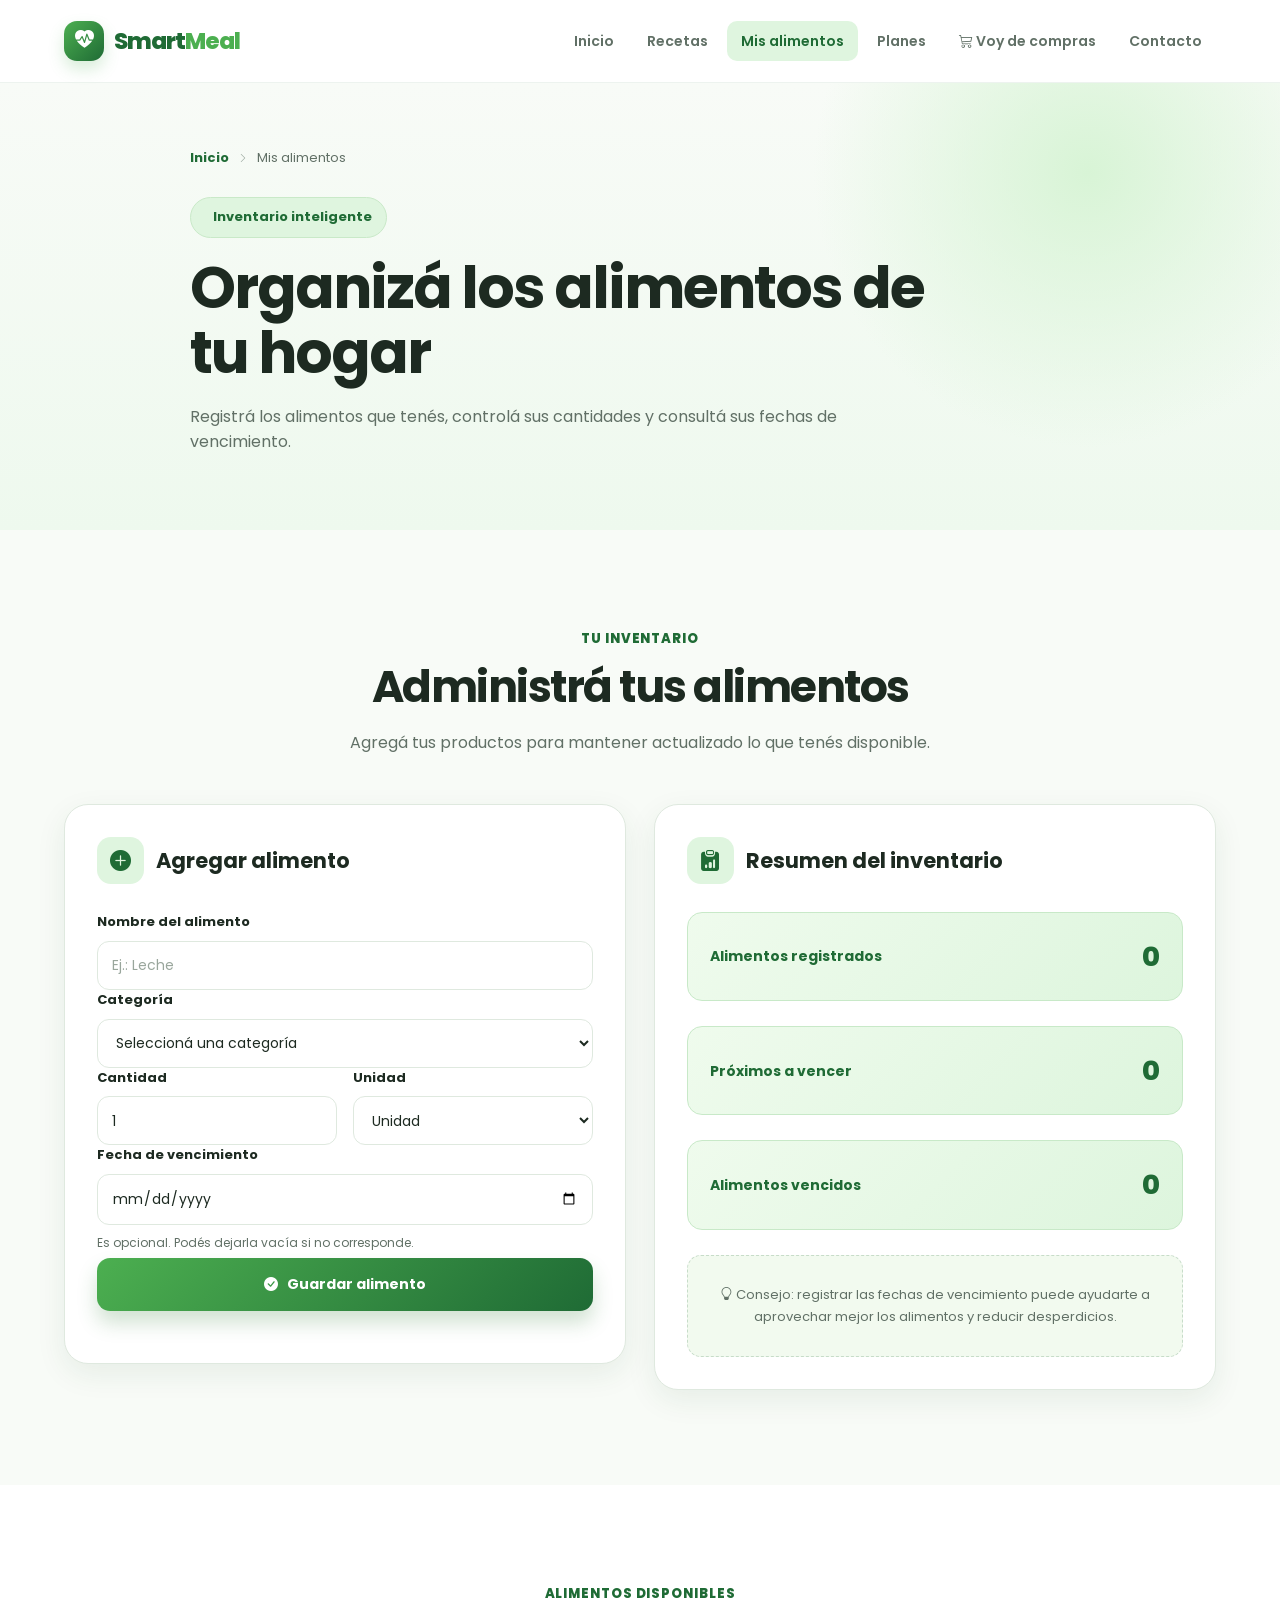
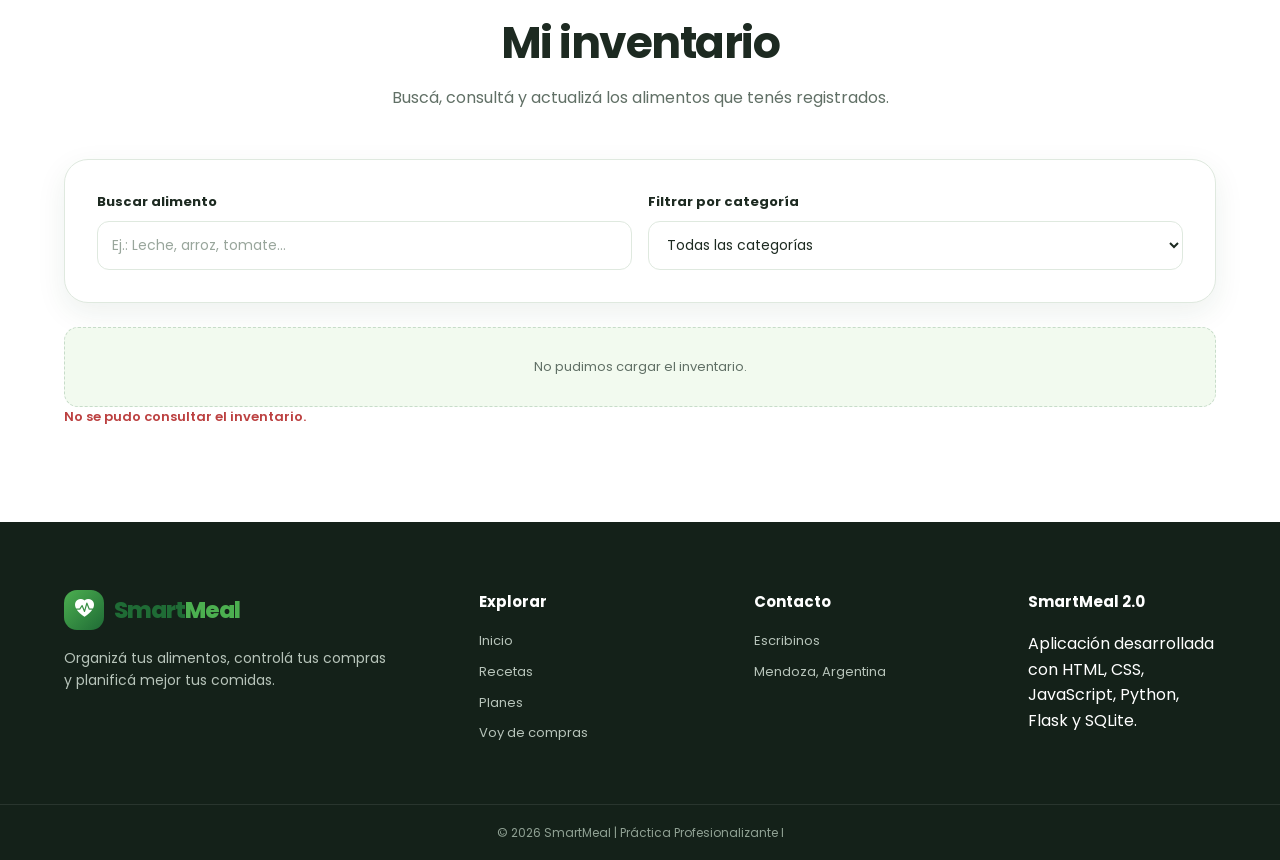
==== commit bfc79d2d: "SmartMeal 2.0 - Compras e inventario funcionales" ====
--- a/pages/alimentos.html
+++ b/pages/alimentos.html
@@ -1,12 +1,13 @@
+
 <!DOCTYPE html>
 <html lang="es">
 
 <head>
     <meta charset="UTF-8">
-    <meta name="author" content="Laureano Reynoso Ceccarini">
+    <meta name="viewport" content="width=device-width, initial-scale=1.0">
+
     <meta name="description"
-        content="Inventario ficticio de alimentos disponibles en SmartMeal.">
-    <meta name="viewport" content="width=device-width, initial-scale=1.0">
+          content="Administrá tus alimentos y sus fechas de vencimiento con SmartMeal.">
 
     <title>SmartMeal | Mis alimentos</title>
 
@@ -14,24 +15,21 @@
     <link rel="preconnect" href="https://fonts.googleapis.com">
     <link rel="preconnect" href="https://fonts.gstatic.com" crossorigin>
 
-    <link
-        href="https://fonts.googleapis.com/css2?family=Poppins:wght@300;400;500;600;700;800&display=swap"
-        rel="stylesheet">
-
-    <!-- Íconos -->
+    <link href="https://fonts.googleapis.com/css2?family=Poppins:wght@300;400;500;600;700;800&display=swap"
+          rel="stylesheet">
+
+    <!-- Iconos -->
     <link rel="stylesheet"
-        href="https://cdn.jsdelivr.net/npm/bootstrap-icons@1.11.3/font/bootstrap-icons.min.css">
-
-    <!-- CSS -->
+          href="https://cdn.jsdelivr.net/npm/bootstrap-icons@1.11.3/font/bootstrap-icons.min.css">
+
+    <!-- Estilos generales y formularios -->
     <link rel="stylesheet" href="../css/style.css">
+    <link rel="stylesheet" href="../css/compras.css">
+
 </head>
 
 <body>
 
-    <a class="skip-link" href="#contenido-principal">
-        Ir al contenido principal
-    </a>
-
     <!-- ================= HEADER ================= -->
 
     <header class="site-header">
@@ -40,7 +38,7 @@
 
             <nav class="navbar" aria-label="Menú principal">
 
-                <a href="../index.html" class="marca" aria-label="SmartMeal - Inicio">
+                <a href="../index.html" class="marca">
 
                     <span class="marca-icono">
                         <i class="bi bi-heart-pulse-fill"></i>
@@ -52,8 +50,11 @@
 
                 </a>
 
-                <button class="menu-toggle" type="button" aria-label="Abrir menú"
-                    aria-controls="menu-principal" aria-expanded="false">
+                <button class="menu-toggle"
+                        type="button"
+                        aria-label="Abrir menú"
+                        aria-controls="menu-principal"
+                        aria-expanded="false">
 
                     <i class="bi bi-list"></i>
 
@@ -61,11 +62,34 @@
 
                 <ul class="nav-links" id="menu-principal">
 
-                    <li><a href="../index.html">Inicio</a></li>
-                    <li><a href="recetas.html">Recetas</a></li>
-                    <li><a class="nav-activo" href="alimentos.html">Mis alimentos</a></li>
-                    <li><a href="planes.html">Planes</a></li>
-                    <li><a href="contacto.html">Contacto</a></li>
+                    <li>
+                        <a href="../index.html">Inicio</a>
+                    </li>
+
+                    <li>
+                        <a href="recetas.html">Recetas</a>
+                    </li>
+
+                    <li>
+                        <a href="alimentos.html" class="nav-activo">
+                            Mis alimentos
+                        </a>
+                    </li>
+
+                    <li>
+                        <a href="planes.html">Planes</a>
+                    </li>
+
+                    <li>
+                        <a href="compras.html">
+                            <i class="bi bi-cart3"></i>
+                            Voy de compras
+                        </a>
+                    </li>
+
+                    <li>
+                        <a href="contacto.html">Contacto</a>
+                    </li>
 
                 </ul>
 
@@ -75,17 +99,19 @@
 
     </header>
 
+
     <!-- ================= CONTENIDO ================= -->
 
     <main id="contenido-principal">
 
-        <!-- ENCABEZADO -->
+        <!-- PRESENTACIÓN -->
 
         <section class="encabezado-pagina">
 
             <div class="contenedor">
 
-                <nav class="migas-pan" aria-label="Ruta de navegación">
+                <nav class="migas-pan"
+                     aria-label="Ruta de navegación">
 
                     <a href="../index.html">Inicio</a>
 
@@ -96,543 +122,367 @@
                 </nav>
 
                 <span class="etiqueta">
-                    <i class="bi bi-basket2-fill"></i>
-                    Inventario de cocina
+                    <i class="bi bi-refrigerator"></i>
+                    Inventario inteligente
                 </span>
 
-                <h1>
-                    Organizá los alimentos que tenés en casa
-                </h1>
+                <h1>Organizá los alimentos de tu hogar</h1>
 
                 <p>
-                    Registrá tus productos, revisá qué está por vencerse y
-                    aprovechá mejor cada ingrediente en tus próximas comidas.
+                    Registrá los alimentos que tenés,
+                    controlá sus cantidades y consultá
+                    sus fechas de vencimiento.
                 </p>
 
             </div>
 
         </section>
 
-        <!-- RESUMEN -->
-
-        <section class="seccion resumen-inventario">
+
+        <!-- REGISTRAR ALIMENTO -->
+
+        <section class="seccion compras-seccion">
 
             <div class="contenedor">
 
-                <div class="grid-resumen">
-
-                    <article class="tarjeta-resumen">
-
-                        <div class="resumen-icono resumen-verde">
-
-                            <i class="bi bi-basket2-fill"></i>
-
-                        </div>
-
-                        <div>
-
-                            <span>Total de alimentos</span>
-
-                            <strong>24</strong>
-
-                        </div>
+                <div class="encabezado-seccion">
+
+                    <span class="subtitulo-seccion">
+                        Tu inventario
+                    </span>
+
+                    <h2>Administrá tus alimentos</h2>
+
+                    <p>
+                        Agregá tus productos para mantener
+                        actualizado lo que tenés disponible.
+                    </p>
+
+                </div>
+
+                <div class="compras-layout">
+
+                    <!-- FORMULARIO -->
+
+                    <article class="compras-panel">
+
+                        <div class="compras-panel-titulo">
+
+                            <i class="bi bi-plus-circle-fill"></i>
+
+                            <h3 id="titulo-form-alimento">
+                                Agregar alimento
+                            </h3>
+
+                        </div>
+
+                        <form id="form-alimento">
+
+                            <!-- Se utiliza cuando editamos -->
+                            <input type="hidden" id="alimento-id">
+
+                            <div class="compras-campo">
+
+                                <label for="alimento-nombre">
+                                    Nombre del alimento
+                                </label>
+
+                                <input
+                                    type="text"
+                                    id="alimento-nombre"
+                                    placeholder="Ej.: Leche"
+                                    maxlength="120"
+                                    required
+                                >
+
+                            </div>
+
+                            <div class="compras-campo">
+
+                                <label for="alimento-categoria">
+                                    Categoría
+                                </label>
+
+                                <select id="alimento-categoria" required>
+
+                                    <option value="">
+                                        Seleccioná una categoría
+                                    </option>
+
+                                    <option value="Frutas">
+                                        Frutas
+                                    </option>
+
+                                    <option value="Verduras">
+                                        Verduras
+                                    </option>
+
+                                    <option value="Lácteos">
+                                        Lácteos
+                                    </option>
+
+                                    <option value="Proteínas">
+                                        Proteínas
+                                    </option>
+
+                                    <option value="Otros">
+                                        Otros
+                                    </option>
+
+                                </select>
+
+                            </div>
+
+                            <div class="compras-fila">
+
+                                <div class="compras-campo">
+
+                                    <label for="alimento-cantidad">
+                                        Cantidad
+                                    </label>
+
+                                    <input
+                                        type="number"
+                                        id="alimento-cantidad"
+                                        min="0.01"
+                                        step="0.01"
+                                        value="1"
+                                        required
+                                    >
+
+                                </div>
+
+                                <div class="compras-campo">
+
+                                    <label for="alimento-unidad">
+                                        Unidad
+                                    </label>
+
+                                    <select id="alimento-unidad">
+
+                                        <option value="unidad">
+                                            Unidad
+                                        </option>
+
+                                        <option value="kg">
+                                            Kilogramos
+                                        </option>
+
+                                        <option value="g">
+                                            Gramos
+                                        </option>
+
+                                        <option value="litro">
+                                            Litros
+                                        </option>
+
+                                    </select>
+
+                                </div>
+
+                            </div>
+
+                            <div class="compras-campo">
+
+                                <label for="alimento-vencimiento">
+                                    Fecha de vencimiento
+                                </label>
+
+                                <input
+                                    type="date"
+                                    id="alimento-vencimiento"
+                                >
+
+                                <small>
+                                    Es opcional. Podés dejarla
+                                    vacía si no corresponde.
+                                </small>
+
+                            </div>
+
+                            <button
+                                class="boton boton-principal compras-boton"
+                                type="submit"
+                                id="boton-guardar-alimento">
+
+                                <i class="bi bi-check-circle-fill"></i>
+
+                                Guardar alimento
+
+                            </button>
+
+                            <button
+                                class="historial-eliminar"
+                                type="button"
+                                id="boton-cancelar-edicion"
+                                hidden>
+
+                                Cancelar edición
+
+                            </button>
+
+                            <p id="mensaje-alimento"
+                               class="compras-mensaje"
+                               role="status"
+                               aria-live="polite">
+                            </p>
+
+                        </form>
 
                     </article>
 
-                    <article class="tarjeta-resumen">
-
-                        <div class="resumen-icono resumen-naranja">
-
-                            <i class="bi bi-exclamation-triangle-fill"></i>
-
-                        </div>
-
-                        <div>
-
-                            <span>Por vencer pronto</span>
-
-                            <strong>3</strong>
-
-                        </div>
+
+                    <!-- ESTADO DEL INVENTARIO -->
+
+                    <article class="compras-panel">
+
+                        <div class="compras-panel-titulo">
+
+                            <i class="bi bi-clipboard-data-fill"></i>
+
+                            <h3>Resumen del inventario</h3>
+
+                        </div>
+
+                        <div class="compras-total">
+
+                            <span>Alimentos registrados</span>
+
+                            <strong id="total-alimentos">0</strong>
+
+                        </div>
+
+                        <div class="compras-total">
+
+                            <span>Próximos a vencer</span>
+
+                            <strong id="total-por-vencer">0</strong>
+
+                        </div>
+
+                        <div class="compras-total">
+
+                            <span>Alimentos vencidos</span>
+
+                            <strong id="total-vencidos">0</strong>
+
+                        </div>
+
+                        <p class="compras-vacio">
+
+                            <i class="bi bi-lightbulb"></i>
+
+                            Consejo: registrar las fechas
+                            de vencimiento puede ayudarte
+                            a aprovechar mejor los alimentos
+                            y reducir desperdicios.
+
+                        </p>
 
                     </article>
 
-                    <article class="tarjeta-resumen">
-
-                        <div class="resumen-icono resumen-azul">
-
-                            <i class="bi bi-grid-3x3-gap-fill"></i>
-
-                        </div>
-
-                        <div>
-
-                            <span>Categorías activas</span>
-
-                            <strong>5</strong>
-
-                        </div>
-
-                    </article>
-
-                    <article class="tarjeta-resumen">
-
-                        <div class="resumen-icono resumen-violeta">
-
-                            <i class="bi bi-lightbulb-fill"></i>
-
-                        </div>
-
-                        <div>
-
-                            <span>Recetas sugeridas</span>
-
-                            <strong>8</strong>
-
-                        </div>
-
-                    </article>
-
                 </div>
 
             </div>
 
         </section>
 
-        <!-- INVENTARIO -->
-
-        <section class="seccion inventario">
+
+        <!-- ================= INVENTARIO ================= -->
+
+        <section class="seccion compras-historial"
+                 id="inventario">
 
             <div class="contenedor">
 
-                <div class="cabecera-inventario">
-
-                    <div>
-
-                        <span class="subtitulo-seccion">
-                            Tu cocina
-                        </span>
-
-                        <h2>Alimentos disponibles</h2>
+                <div class="encabezado-seccion">
+
+                    <span class="subtitulo-seccion">
+                        Alimentos disponibles
+                    </span>
+
+                    <h2>Mi inventario</h2>
+
+                    <p>
+                        Buscá, consultá y actualizá
+                        los alimentos que tenés registrados.
+                    </p>
+
+                </div>
+
+                <!-- BUSCADOR Y FILTROS -->
+
+                <div class="compras-panel">
+
+                    <div class="compras-fila">
+
+                        <div class="compras-campo">
+
+                            <label for="buscar-alimento">
+                                Buscar alimento
+                            </label>
+
+                            <input
+                                type="search"
+                                id="buscar-alimento"
+                                placeholder="Ej.: Leche, arroz, tomate..."
+                            >
+
+                        </div>
+
+                        <div class="compras-campo">
+
+                            <label for="filtrar-categoria">
+                                Filtrar por categoría
+                            </label>
+
+                            <select id="filtrar-categoria">
+
+                                <option value="Todas">
+                                    Todas las categorías
+                                </option>
+
+                                <option value="Frutas">Frutas</option>
+
+                                <option value="Verduras">Verduras</option>
+
+                                <option value="Lácteos">Lácteos</option>
+
+                                <option value="Proteínas">Proteínas</option>
+
+                                <option value="Otros">Otros</option>
+
+                            </select>
+
+                        </div>
 
                     </div>
 
-                    <button class="boton-agregar" type="button">
-
-                        <i class="bi bi-plus-lg"></i>
-
-                        Agregar alimento
-
-                    </button>
-
                 </div>
 
-                <div class="barra-inventario">
-
-                    <div class="buscador-inventario">
-
-                        <i class="bi bi-search"></i>
-
-                        <input
-                            type="search"
-                            name="buscar-alimento"
-                            placeholder="Buscar un alimento..."
-                            aria-label="Buscar un alimento"
-                        >
-
-                    </div>
-
-                    <div class="filtros-categoria">
-
-                        <button class="filtro-activo" type="button">
-                            Todos
-                        </button>
-
-                        <button type="button">
-                            Frutas
-                        </button>
-
-                        <button type="button">
-                            Verduras
-                        </button>
-
-                        <button type="button">
-                            Lácteos
-                        </button>
-
-                        <button type="button">
-                            Proteínas
-                        </button>
-
-                    </div>
+                <!-- ALIMENTOS DESDE SQLITE -->
+
+                <div id="lista-alimentos"
+                     style="display:grid;gap:18px;margin-top:24px;">
+
+                    <p class="compras-vacio">
+                        Cargando inventario...
+                    </p>
 
                 </div>
 
-                <div class="grid-alimentos">
-
-                    <!-- ALIMENTO 1 -->
-
-                    <article class="card-alimento">
-
-                        <div class="alimento-icono alimento-fruta">
-
-                            <i class="bi bi-apple"></i>
-
-                        </div>
-
-                        <div class="alimento-info">
-
-                            <div class="alimento-titulo">
-
-                                <h3>Manzanas rojas</h3>
-
-                                <span class="estado-bueno">
-                                    Disponible
-                                </span>
-
-                            </div>
-
-                            <p>Frutas · Heladera</p>
-
-                            <div class="alimento-detalles">
-
-                                <span>
-                                    <i class="bi bi-box-seam"></i>
-                                    6 unidades
-                                </span>
-
-                                <span>
-                                    <i class="bi bi-calendar3"></i>
-                                    Vence: 10 jul.
-                                </span>
-
-                            </div>
-
-                        </div>
-
-                        <button class="boton-opciones" type="button"
-                            aria-label="Opciones de manzanas rojas">
-
-                            <i class="bi bi-three-dots-vertical"></i>
-
-                        </button>
-
-                    </article>
-
-                    <!-- ALIMENTO 2 -->
-
-                    <article class="card-alimento">
-
-                        <div class="alimento-icono alimento-verdura">
-
-                            <i class="bi bi-flower1"></i>
-
-                        </div>
-
-                        <div class="alimento-info">
-
-                            <div class="alimento-titulo">
-
-                                <h3>Espinaca</h3>
-
-                                <span class="estado-pronto">
-                                    Vence pronto
-                                </span>
-
-                            </div>
-
-                            <p>Verduras · Heladera</p>
-
-                            <div class="alimento-detalles">
-
-                                <span>
-                                    <i class="bi bi-box-seam"></i>
-                                    1 paquete
-                                </span>
-
-                                <span>
-                                    <i class="bi bi-calendar3"></i>
-                                    Vence: 04 jul.
-                                </span>
-
-                            </div>
-
-                        </div>
-
-                        <button class="boton-opciones" type="button"
-                            aria-label="Opciones de espinaca">
-
-                            <i class="bi bi-three-dots-vertical"></i>
-
-                        </button>
-
-                    </article>
-
-                    <!-- ALIMENTO 3 -->
-
-                    <article class="card-alimento">
-
-                        <div class="alimento-icono alimento-lacteo">
-
-                            <i class="bi bi-cup-straw"></i>
-
-                        </div>
-
-                        <div class="alimento-info">
-
-                            <div class="alimento-titulo">
-
-                                <h3>Yogur natural</h3>
-
-                                <span class="estado-bueno">
-                                    Disponible
-                                </span>
-
-                            </div>
-
-                            <p>Lácteos · Heladera</p>
-
-                            <div class="alimento-detalles">
-
-                                <span>
-                                    <i class="bi bi-box-seam"></i>
-                                    2 potes
-                                </span>
-
-                                <span>
-                                    <i class="bi bi-calendar3"></i>
-                                    Vence: 12 jul.
-                                </span>
-
-                            </div>
-
-                        </div>
-
-                        <button class="boton-opciones" type="button"
-                            aria-label="Opciones de yogur natural">
-
-                            <i class="bi bi-three-dots-vertical"></i>
-
-                        </button>
-
-                    </article>
-
-                    <!-- ALIMENTO 4 -->
-
-                    <article class="card-alimento">
-
-                        <div class="alimento-icono alimento-proteina">
-
-                            <i class="bi bi-egg-fried"></i>
-
-                        </div>
-
-                        <div class="alimento-info">
-
-                            <div class="alimento-titulo">
-
-                                <h3>Huevos</h3>
-
-                                <span class="estado-bueno">
-                                    Disponible
-                                </span>
-
-                            </div>
-
-                            <p>Proteínas · Heladera</p>
-
-                            <div class="alimento-detalles">
-
-                                <span>
-                                    <i class="bi bi-box-seam"></i>
-                                    10 unidades
-                                </span>
-
-                                <span>
-                                    <i class="bi bi-calendar3"></i>
-                                    Vence: 14 jul.
-                                </span>
-
-                            </div>
-
-                        </div>
-
-                        <button class="boton-opciones" type="button"
-                            aria-label="Opciones de huevos">
-
-                            <i class="bi bi-three-dots-vertical"></i>
-
-                        </button>
-
-                    </article>
-
-                    <!-- ALIMENTO 5 -->
-
-                    <article class="card-alimento">
-
-                        <div class="alimento-icono alimento-grano">
-
-                            <i class="bi bi-circle-fill"></i>
-
-                        </div>
-
-                        <div class="alimento-info">
-
-                            <div class="alimento-titulo">
-
-                                <h3>Arroz integral</h3>
-
-                                <span class="estado-bajo">
-                                    Stock bajo
-                                </span>
-
-                            </div>
-
-                            <p>Almacén · Despensa</p>
-
-                            <div class="alimento-detalles">
-
-                                <span>
-                                    <i class="bi bi-box-seam"></i>
-                                    250 g
-                                </span>
-
-                                <span>
-                                    <i class="bi bi-calendar3"></i>
-                                    Vence: 28 ago.
-                                </span>
-
-                            </div>
-
-                        </div>
-
-                        <button class="boton-opciones" type="button"
-                            aria-label="Opciones de arroz integral">
-
-                            <i class="bi bi-three-dots-vertical"></i>
-
-                        </button>
-
-                    </article>
-
-                    <!-- ALIMENTO 6 -->
-
-                    <article class="card-alimento">
-
-                        <div class="alimento-icono alimento-verdura">
-
-                            <i class="bi bi-brightness-high-fill"></i>
-
-                        </div>
-
-                        <div class="alimento-info">
-
-                            <div class="alimento-titulo">
-
-                                <h3>Tomates</h3>
-
-                                <span class="estado-pronto">
-                                    Vence pronto
-                                </span>
-
-                            </div>
-
-                            <p>Verduras · Heladera</p>
-
-                            <div class="alimento-detalles">
-
-                                <span>
-                                    <i class="bi bi-box-seam"></i>
-                                    4 unidades
-                                </span>
-
-                                <span>
-                                    <i class="bi bi-calendar3"></i>
-                                    Vence: 05 jul.
-                                </span>
-
-                            </div>
-
-                        </div>
-
-                        <button class="boton-opciones" type="button"
-                            aria-label="Opciones de tomates">
-
-                            <i class="bi bi-three-dots-vertical"></i>
-
-                        </button>
-
-                    </article>
-
-                </div>
+                <p id="mensaje-inventario"
+                   class="compras-mensaje"
+                   role="status"
+                   aria-live="polite">
+                </p>
 
             </div>
 
         </section>
 
-        <!-- ALERTAS Y RECETAS -->
-
-        <section class="seccion seccion-alertas">
-
-            <div class="contenedor grid-alertas">
-
-                <article class="alerta-vencimiento">
-
-                    <div class="alerta-icono">
-
-                        <i class="bi bi-exclamation-triangle-fill"></i>
-
-                    </div>
-
-                    <div>
-
-                        <span class="subtitulo-seccion">
-                            Atención
-                        </span>
-
-                        <h2>Tenés alimentos que vencen pronto</h2>
-
-                        <p>
-                            Usá la espinaca y los tomates durante los próximos
-                            días para evitar desperdicios.
-                        </p>
-
-                        <a href="recetas.html#ensalada-completa">
-                            Ver recetas sugeridas
-                            <i class="bi bi-arrow-right"></i>
-                        </a>
-
-                    </div>
-
-                </article>
-
-                <article class="sugerencia-receta">
-
-                    <span class="subtitulo-seccion">
-                        Sugerencia SmartMeal
-                    </span>
-
-                    <h2>Podés preparar una tortilla de verduras</h2>
-
-                    <p>
-                        Tenés huevos, espinaca y tomates: ingredientes ideales
-                        para una comida práctica y casera.
-                    </p>
-
-                    <a href="recetas.html#tortilla-verduras" class="boton boton-principal">
-
-                        Ver receta
-                        <i class="bi bi-arrow-right"></i>
-
-                    </a>
-
-                </article>
-
-            </div>
-
-        </section>
-
     </main>
+
 
     <!-- ================= FOOTER ================= -->
 
@@ -655,8 +505,8 @@
                 </a>
 
                 <p>
-                    Organiza mejor tus alimentos, aprovechá lo que ya tenés
-                    y planificá comidas más simples.
+                    Organizá tus alimentos, controlá tus compras
+                    y planificá mejor tus comidas.
                 </p>
 
             </div>
@@ -666,10 +516,23 @@
                 <h3>Explorar</h3>
 
                 <ul>
-                    <li><a href="../index.html">Inicio</a></li>
-                    <li><a href="recetas.html">Recetas</a></li>
-                    <li><a href="alimentos.html">Mis alimentos</a></li>
-                    <li><a href="planes.html">Planes</a></li>
+
+                    <li>
+                        <a href="../index.html">Inicio</a>
+                    </li>
+
+                    <li>
+                        <a href="recetas.html">Recetas</a>
+                    </li>
+
+                    <li>
+                        <a href="planes.html">Planes</a>
+                    </li>
+
+                    <li>
+                        <a href="compras.html">Voy de compras</a>
+                    </li>
+
                 </ul>
 
             </div>
@@ -679,11 +542,8 @@
                 <h3>Contacto</h3>
 
                 <ul>
-                    <li><a href="contacto.html">Escribinos</a></li>
-                    <li>
-                        <a href="mailto:contacto@smartmeal.com">
-                            contacto@smartmeal.com
-                        </a>
+                    <li>
+                        <a href="contacto.html">Escribinos</a>
                     </li>
                     <li>Mendoza, Argentina</li>
                 </ul>
@@ -692,23 +552,13 @@
 
             <div class="footer-columna">
 
-                <h3>Seguinos</h3>
-
-                <div class="redes-sociales">
-
-                    <a href="#" aria-label="Instagram">
-                        <i class="bi bi-instagram"></i>
-                    </a>
-
-                    <a href="#" aria-label="Facebook">
-                        <i class="bi bi-facebook"></i>
-                    </a>
-
-                    <a href="#" aria-label="Twitter">
-                        <i class="bi bi-twitter-x"></i>
-                    </a>
-
-                </div>
+                <h3>SmartMeal 2.0</h3>
+
+                <p>
+                    Aplicación desarrollada con HTML,
+                    CSS, JavaScript, Python,
+                    Flask y SQLite.
+                </p>
 
             </div>
 
@@ -717,15 +567,21 @@
         <div class="footer-inferior">
 
             <p>
-                © 2026 SmartMeal · Proyecto académico de Desarrollo de Software.
+                © 2026 SmartMeal |
+                Práctica Profesionalizante I
             </p>
 
         </div>
 
     </footer>
 
+
+    <!-- JAVASCRIPT GENERAL -->
     <script src="../js/script.js"></script>
 
+    <!-- JAVASCRIPT DEL INVENTARIO -->
+    <script src="../js/alimentos.js"></script>
+
 </body>
 
-</html>+</html>
--- a/css/compras.css
+++ b/css/compras.css
@@ -0,0 +1,492 @@
+
+/* ==================================================
+   SMARTMEAL 2.0
+   ESTILOS DE VOY DE COMPRAS
+   Parcial N° 2 - Practica Profesionalizante I
+================================================== */
+
+/* =========================
+   SECCION DE COMPRAS
+========================= */
+
+.compras-seccion {
+    background: #f8fbf7;
+}
+
+.compras-layout {
+    display: grid;
+    grid-template-columns: 1fr 1fr;
+    align-items: start;
+    gap: 28px;
+}
+
+/* =========================
+   PANELES
+========================= */
+
+.compras-panel {
+    padding: 32px;
+    border: 1px solid var(--borde);
+    border-radius: 24px;
+    background: var(--blanco);
+    box-shadow: var(--sombra-suave);
+    transition: var(--transicion);
+}
+
+.compras-panel:hover {
+    box-shadow: var(--sombra-media);
+}
+
+.compras-panel-titulo {
+    display: flex;
+    align-items: center;
+    gap: 12px;
+    margin-bottom: 28px;
+}
+
+.compras-panel-titulo > i {
+    width: 47px;
+    height: 47px;
+    display: grid;
+    place-items: center;
+    flex-shrink: 0;
+    border-radius: 14px;
+    background: var(--verde-claro);
+    color: var(--verde-oscuro);
+    font-size: 21px;
+}
+
+.compras-panel-titulo h3 {
+    color: var(--texto);
+    font-size: 21px;
+    font-weight: 700;
+}
+
+/* =========================
+   FORMULARIOS
+========================= */
+
+#form-producto,
+#form-compra {
+    display: grid;
+    gap: 20px;
+}
+
+.compras-campo {
+    display: flex;
+    flex-direction: column;
+    gap: 8px;
+}
+
+.compras-campo label {
+    color: var(--texto);
+    font-size: 13px;
+    font-weight: 700;
+}
+
+.compras-campo input,
+.compras-campo select {
+    width: 100%;
+    min-height: 49px;
+    padding: 12px 14px;
+    border: 1px solid var(--borde);
+    border-radius: 12px;
+    outline: none;
+    background: var(--blanco);
+    color: var(--texto);
+    font-family: inherit;
+    font-size: 14px;
+    transition: var(--transicion);
+}
+
+.compras-campo input::placeholder {
+    color: #99a69c;
+}
+
+.compras-campo input:hover,
+.compras-campo select:hover {
+    border-color: var(--verde-principal);
+}
+
+.compras-campo input:focus,
+.compras-campo select:focus {
+    border-color: var(--verde-principal);
+    box-shadow: 0 0 0 4px rgba(76, 175, 80, 0.13);
+}
+
+.compras-campo select {
+    cursor: pointer;
+}
+
+.compras-campo small {
+    color: var(--texto-suave);
+    font-size: 12px;
+    line-height: 1.6;
+}
+
+.compras-fila {
+    display: grid;
+    grid-template-columns: 1fr 1fr;
+    gap: 16px;
+}
+
+/* =========================
+   BOTONES
+========================= */
+
+.compras-boton {
+    width: 100%;
+    min-height: 53px;
+    margin-top: 6px;
+    border: none;
+    cursor: pointer;
+}
+
+.compras-boton:disabled {
+    opacity: 0.6;
+    cursor: not-allowed;
+    transform: none;
+}
+
+/* =========================
+   LISTA DE PRODUCTOS
+========================= */
+
+.compras-productos {
+    margin-bottom: 22px;
+}
+
+#lista-productos {
+    display: grid;
+    gap: 12px;
+}
+
+.compras-vacio {
+    padding: 28px 18px;
+    border: 1px dashed #c7dcc9;
+    border-radius: 14px;
+    background: var(--verde-fondo);
+    color: var(--texto-suave);
+    font-size: 13px;
+    text-align: center;
+    line-height: 1.7;
+}
+
+/* Tarjetas que crearemos con JavaScript */
+
+.compras-item {
+    display: flex;
+    align-items: center;
+    justify-content: space-between;
+    gap: 14px;
+    padding: 15px;
+    border: 1px solid var(--borde);
+    border-radius: 13px;
+    background: var(--fondo);
+}
+
+.compras-item-info {
+    min-width: 0;
+    flex: 1;
+}
+
+.compras-item-info strong {
+    display: block;
+    color: var(--texto);
+    font-size: 14px;
+    overflow-wrap: anywhere;
+}
+
+.compras-item-info span {
+    display: block;
+    margin-top: 3px;
+    color: var(--texto-suave);
+    font-size: 12px;
+}
+
+.compras-item-precio {
+    color: var(--verde-oscuro);
+    font-size: 14px;
+    font-weight: 800;
+    white-space: nowrap;
+}
+
+.compras-eliminar {
+    width: 34px;
+    height: 34px;
+    display: grid;
+    place-items: center;
+    flex-shrink: 0;
+    border: none;
+    border-radius: 9px;
+    background: #ffe8e8;
+    color: #bb4545;
+    cursor: pointer;
+    transition: var(--transicion);
+}
+
+.compras-eliminar:hover {
+    background: #bb4545;
+    color: white;
+}
+
+/* =========================
+   TOTAL DE LA COMPRA
+========================= */
+
+.compras-total {
+    display: flex;
+    justify-content: space-between;
+    align-items: center;
+    gap: 12px;
+    margin: 18px 0 25px;
+    padding: 22px;
+    border: 1px solid #c8e9c8;
+    border-radius: 15px;
+    background: linear-gradient(
+        135deg,
+        #effbed,
+        #ddf5dd
+    );
+}
+
+.compras-total span {
+    color: var(--verde-oscuro);
+    font-size: 14px;
+    font-weight: 700;
+}
+
+.compras-total strong {
+    color: var(--verde-oscuro);
+    font-size: 27px;
+    font-weight: 800;
+    white-space: nowrap;
+}
+
+/* =========================
+   PAGO COMBINADO
+========================= */
+
+.compras-combinado {
+    padding: 17px;
+    border: 1px solid #cbe8ce;
+    border-radius: 14px;
+    background: var(--verde-fondo);
+}
+
+/* Mantener oculto el campo hasta elegir
+   la opcion de pago combinado */
+
+.compras-combinado[hidden] {
+    display: none !important;
+}
+
+/* =========================
+   MENSAJES DEL SISTEMA
+========================= */
+
+.compras-mensaje {
+    min-height: 20px;
+    font-size: 13px;
+    font-weight: 600;
+    line-height: 1.5;
+}
+
+.compras-mensaje.exito {
+    color: var(--verde-oscuro);
+}
+
+.compras-mensaje.error {
+    color: #bc4141;
+}
+
+/* =========================
+   HISTORIAL DE COMPRAS
+========================= */
+
+.compras-historial {
+    background: var(--blanco);
+}
+
+#historial-compras {
+    display: grid;
+    gap: 20px;
+    max-width: 950px;
+    margin: 0 auto;
+}
+
+/* Tarjetas que se completaran desde SQLite */
+
+.historial-tarjeta {
+    overflow: hidden;
+    border: 1px solid var(--borde);
+    border-radius: 20px;
+    background: var(--blanco);
+    box-shadow: var(--sombra-suave);
+    transition: var(--transicion);
+}
+
+.historial-tarjeta:hover {
+    box-shadow: var(--sombra-media);
+    transform: translateY(-3px);
+}
+
+.historial-encabezado {
+    display: flex;
+    align-items: center;
+    justify-content: space-between;
+    flex-wrap: wrap;
+    gap: 18px;
+    padding: 22px;
+    border-bottom: 1px solid var(--borde);
+    background: var(--fondo);
+}
+
+.historial-encabezado h3 {
+    color: var(--texto);
+    font-size: 19px;
+}
+
+.historial-encabezado p {
+    color: var(--texto-suave);
+    font-size: 12px;
+}
+
+.historial-total {
+    color: var(--verde-oscuro);
+    font-size: 22px;
+    font-weight: 800;
+}
+
+.historial-cuerpo {
+    padding: 22px;
+}
+
+.historial-detalles {
+    display: flex;
+    flex-wrap: wrap;
+    gap: 12px 20px;
+    margin-bottom: 18px;
+    color: var(--texto-suave);
+    font-size: 13px;
+}
+
+.historial-productos {
+    display: grid;
+    gap: 9px;
+    margin: 0;
+    padding: 0;
+    list-style: none;
+}
+
+.historial-productos li {
+    display: flex;
+    justify-content: space-between;
+    gap: 15px;
+    padding: 10px 0;
+    border-bottom: 1px solid var(--borde);
+    color: var(--texto);
+    font-size: 13px;
+}
+
+.historial-productos li:last-child {
+    border-bottom: none;
+}
+
+.historial-acciones {
+    display: flex;
+    justify-content: flex-end;
+    padding: 0 22px 20px;
+}
+
+.historial-eliminar {
+    display: inline-flex;
+    align-items: center;
+    gap: 8px;
+    padding: 10px 15px;
+    border: 1px solid #f3caca;
+    border-radius: 11px;
+    background: #fff1f1;
+    color: #b53d3d;
+    font-size: 12px;
+    font-weight: 700;
+    cursor: pointer;
+    transition: var(--transicion);
+}
+
+.historial-eliminar:hover {
+    background: #b53d3d;
+    color: var(--blanco);
+}
+
+/* =========================
+   RESPONSIVE
+========================= */
+
+@media (min-width: 761px) and (max-width: 1060px) {
+    .nav-links a {
+        padding: 8px 9px;
+        font-size: 12px;
+    }
+
+    .compras-layout {
+        gap: 18px;
+    }
+
+    .compras-panel {
+        padding: 23px;
+    }
+}
+
+@media (max-width: 900px) {
+    .compras-layout {
+        grid-template-columns: 1fr;
+        max-width: 650px;
+        margin: 0 auto;
+    }
+}
+
+@media (max-width: 600px) {
+    .compras-panel {
+        padding: 23px;
+    }
+
+    .compras-panel-titulo h3 {
+        font-size: 19px;
+    }
+
+    .compras-total {
+        padding: 17px;
+    }
+
+    .compras-total strong {
+        font-size: 23px;
+    }
+
+    .historial-encabezado,
+    .historial-cuerpo {
+        padding: 18px;
+    }
+
+    .historial-productos li {
+        flex-wrap: wrap;
+    }
+}
+
+@media (max-width: 420px) {
+    .compras-fila {
+        grid-template-columns: 1fr;
+    }
+
+    .compras-item {
+        flex-wrap: wrap;
+    }
+
+    .compras-item-precio {
+        margin-left: auto;
+    }
+
+    .compras-total {
+        flex-wrap: wrap;
+    }
+}
